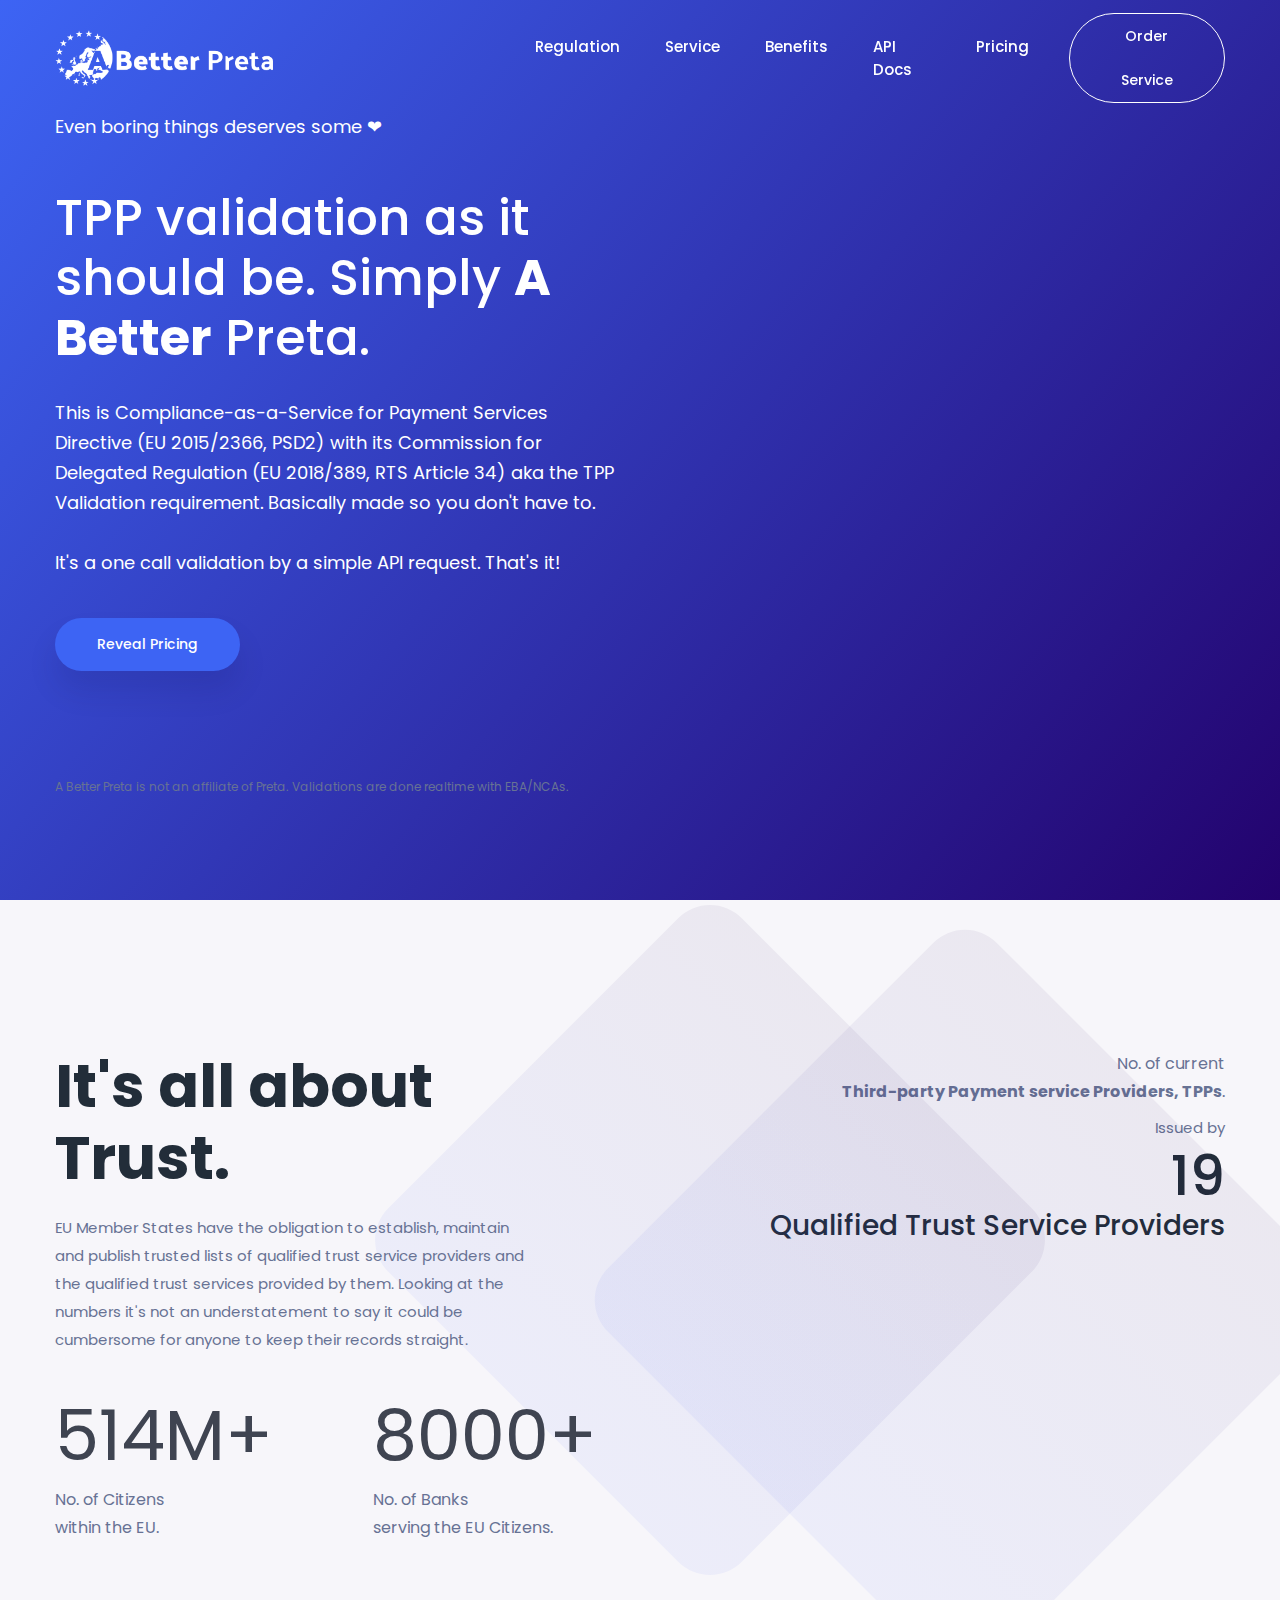
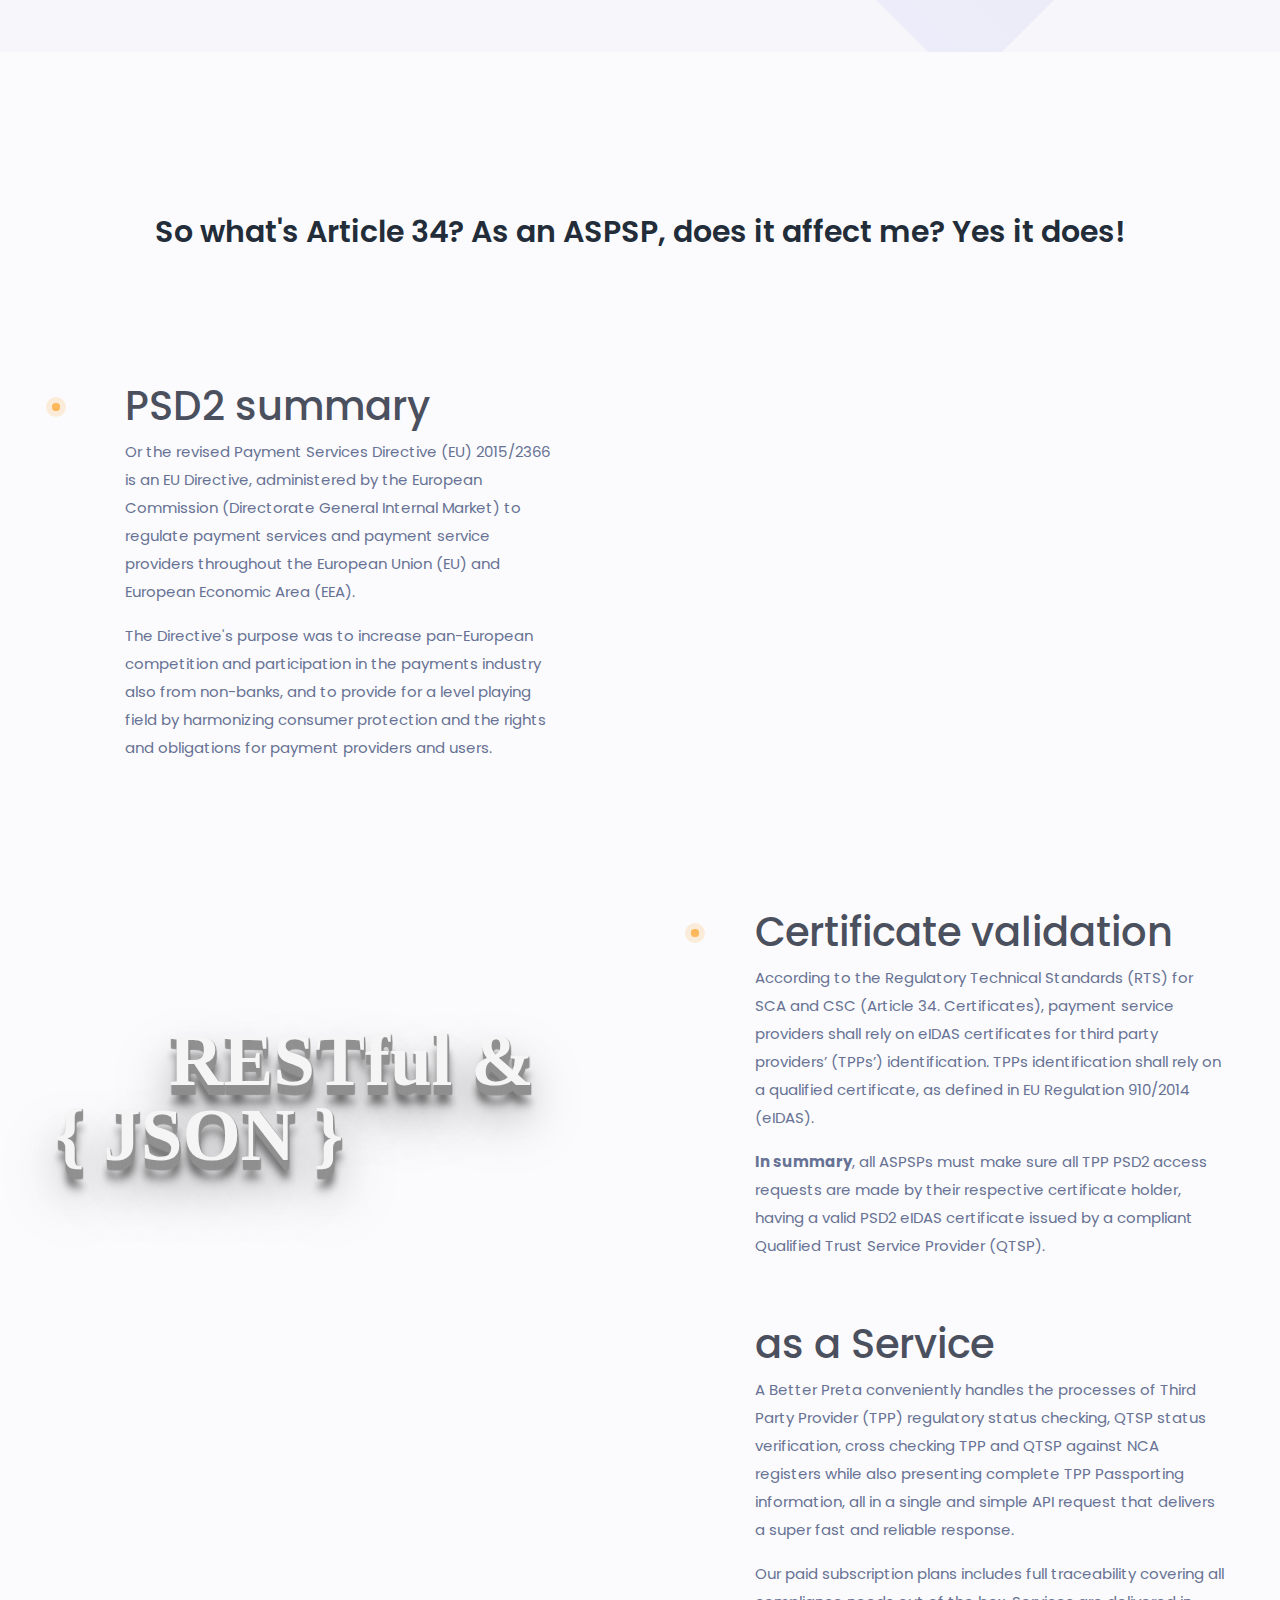
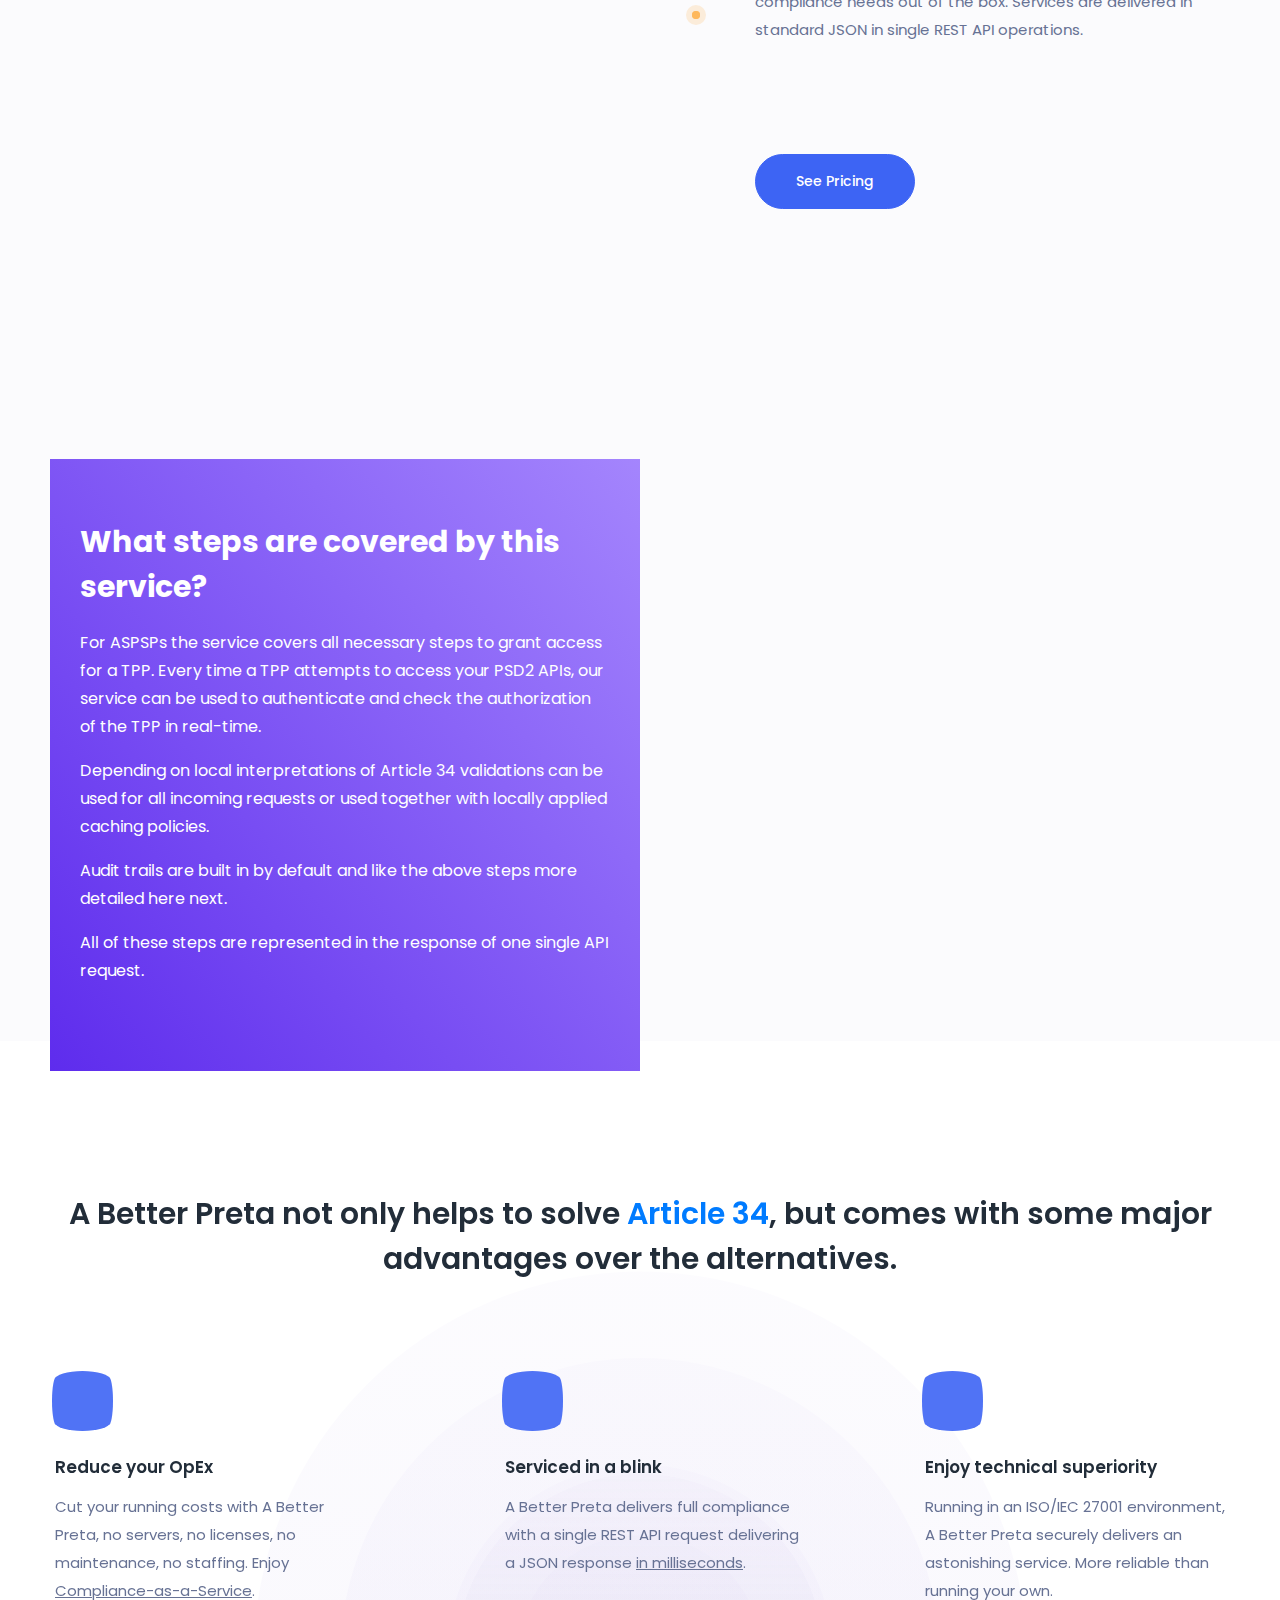
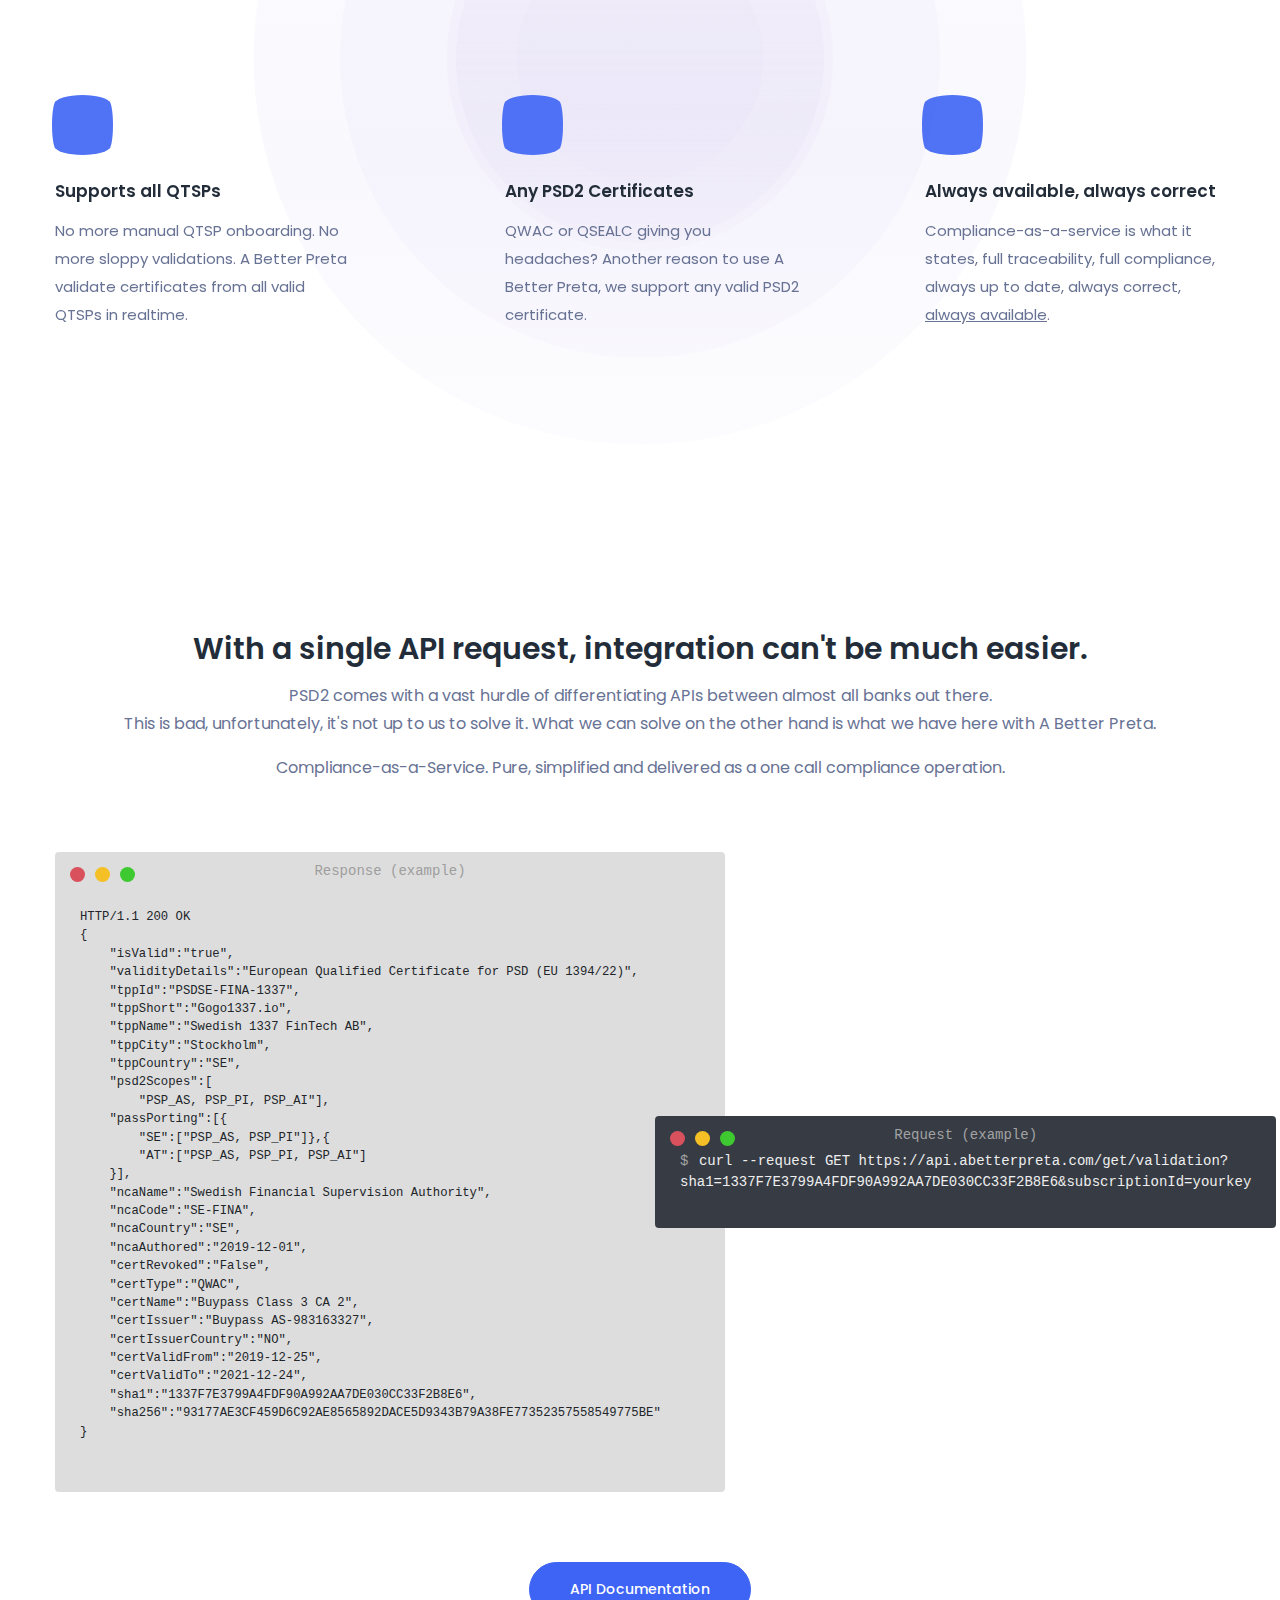
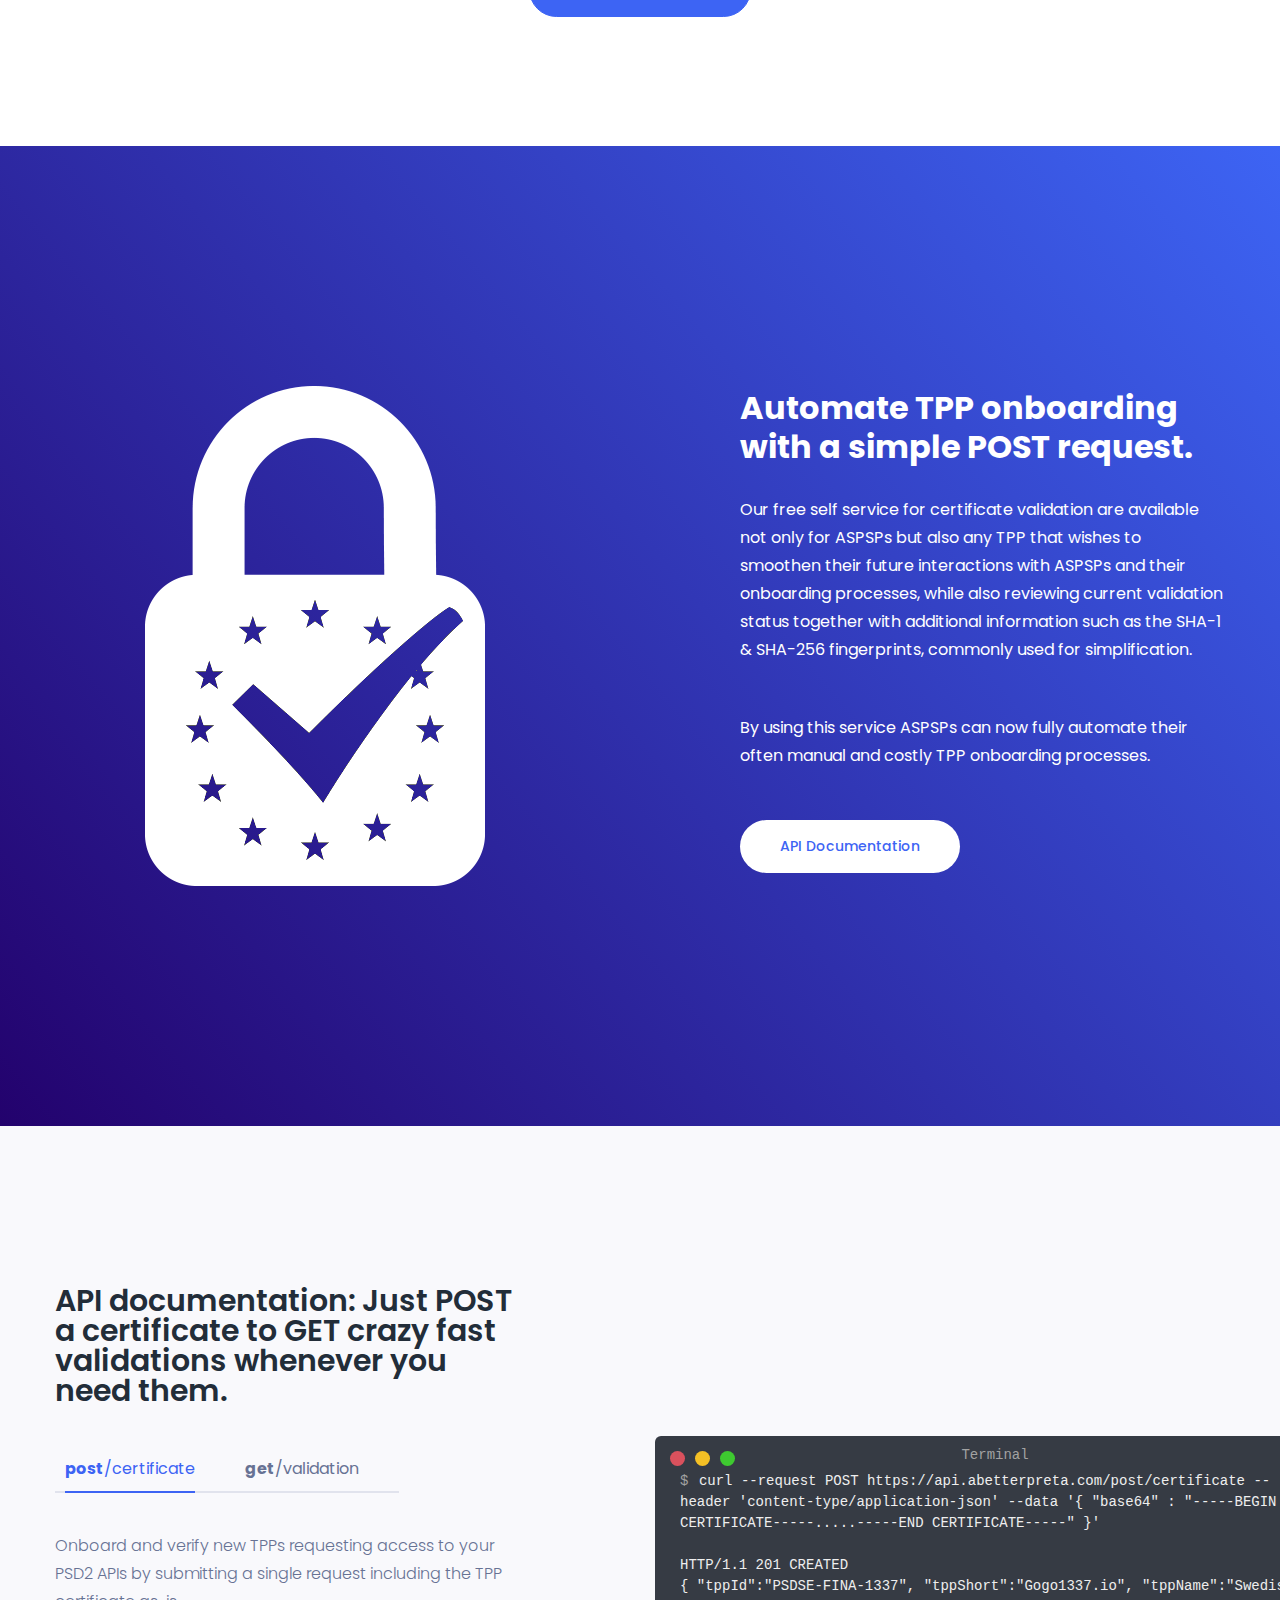
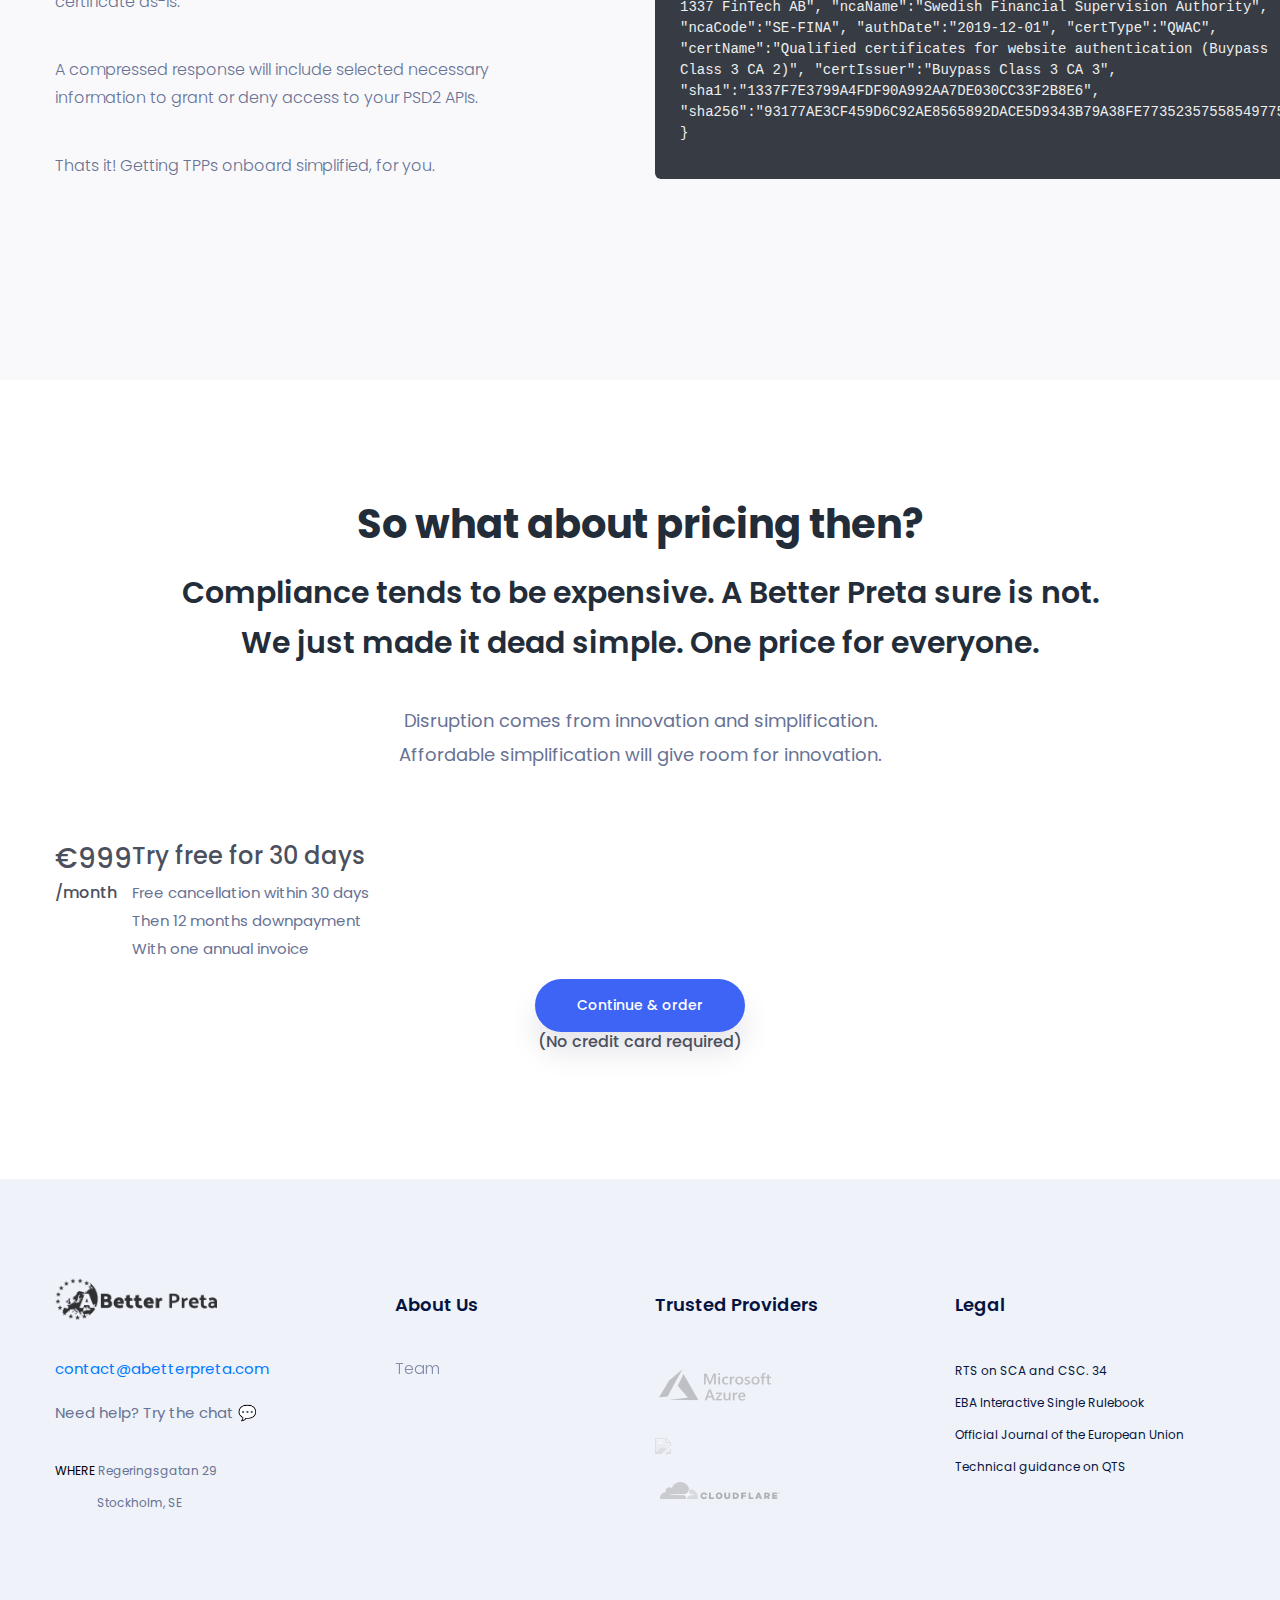
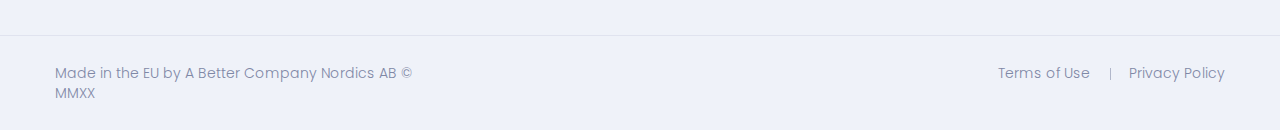
==== index.html @ 4c97ce59 "nordics" ====
<!doctype html>
<html lang="en">

<head>
    <!-- Required meta tags -->
    <meta charset="utf-8">
    <meta name="viewport" content="width=device-width, initial-scale=1, shrink-to-fit=no">
    <link rel="shortcut icon" href="img/icons/favicon2.png" type="image/x-icon">
    <meta id="description" name="description" content="TPP Validation as it should be.">
    <meta property="og:title" content="A Better Preta | TPP Validation as it should be | Compliance-as-a-Service" />
    <meta property="og:image" content="https://abetterpreta.com/img/shared.jpg" />
    <meta property="og:description" content="ASPSPs (banks) under the PSD2 Directive now have a new option to have TPP Validation (according to EU 2018/389, RTS Article 34) up n running within minutes!
        A Better Preta solves this as-a-Service, designed to be the best in performance, pricing, service availability, response time and overall be 
        The replacement for any other TPP validation in place or not in place at your bank - today! We also bring the
        final piece to the puzzle when it comes to enable full automation of TPP Onboarding processes in your Developer
        Portals. How can it take minutes to integrate? Have a look at the API Documentation and you'll figure it out!
        Read more, dig deep, evaluate and order (with no charge for 30 days)." />
    <meta property="og:url" content="https://abetterpreta.com" />
    <title>A Better Preta | TPP Validation as it should be | Compliance-as-a-Service</title>
    <!-- Bootstrap CSS -->
    <link rel="stylesheet" href="css/bootstrap.min.css">
    <link rel="stylesheet" href="vendors/bootstrap-selector/css/bootstrap-select.min.css">
    <!--icon font css-->
    <link rel="stylesheet" href="vendors/themify-icon/themify-icons.css">
    <link rel="stylesheet" href="vendors/elagent/style.css">
    <link rel="stylesheet" href="vendors/flaticon/flaticon.css">
    <link rel="stylesheet" href="vendors/animation/animate.css">
    <link rel="stylesheet" href="vendors/owl-carousel/assets/owl.carousel.min.css">
    <link rel="stylesheet" href="vendors/magnify-pop/magnific-popup.css">
    <link rel="stylesheet" href="vendors/nice-select/nice-select.css">
    <link rel="stylesheet" href="vendors/scroll/jquery.mCustomScrollbar.min.css">
    <link rel="stylesheet" href="css/style.css">
    <link rel="stylesheet" href="css/responsive.css">
    <link rel="stylesheet" href="css/termynal.css">
    <!-- Favicons -->
    <link rel="apple-touch-icon" sizes="180x180" href="img/icons/apple-touch-icon.png">
    <link rel="icon" type="image/png" sizes="32x32" href="img/icons/favicon2.png">
    <link rel="icon" type="image/png" sizes="16x16" href="img/icons/favicon2.png">
    <link rel="manifest" href="/site.webmanifest">
    <!-- Start of Async Drift Code -->
    <script>
        "use strict";

        !function () {
            var t = window.driftt = window.drift = window.driftt || [];
            if (!t.init) {
                if (t.invoked) return void (window.console && console.error && console.error("Drift snippet included twice."));
                t.invoked = !0, t.methods = ["identify", "config", "track", "reset", "debug", "show", "ping", "page", "hide", "off", "on"],
                    t.factory = function (e) {
                        return function () {
                            var n = Array.prototype.slice.call(arguments);
                            return n.unshift(e), t.push(n), t;
                        };
                    }, t.methods.forEach(function (e) {
                        t[e] = t.factory(e);
                    }), t.load = function (t) {
                        var e = 3e5, n = Math.ceil(new Date() / e) * e, o = document.createElement("script");
                        o.type = "text/javascript", o.async = !0, o.crossorigin = "anonymous", o.src = "https://js.driftt.com/include/" + n + "/" + t + ".js";
                        var i = document.getElementsByTagName("script")[0];
                        i.parentNode.insertBefore(o, i);
                    };
            }
        }();
        drift.SNIPPET_VERSION = '0.3.1';
        drift.load('sben4re9zv52');
    </script>
    <!-- End of Async Drift Code -->
    <!-- Global site tag (gtag.js) - Google Analytics -->
    <script async src="https://www.googletagmanager.com/gtag/js?id=UA-110940667-6"></script>
    <script>
        window.dataLayer = window.dataLayer || [];
        function gtag() { dataLayer.push(arguments); }
        gtag('js', new Date());

        gtag('config', 'UA-110940667-6');
    </script>

</head>

<body>
    <div class="body_wrapper">
        <header class="header_area">
            <nav class="navbar navbar-expand-lg menu_one menu_five">
                <div class="container">
                    <a class="navbar-brand sticky_logo" href="/">
                        <img src="img/logo-4w.png" srcset="img/logo-4w-2x.png 2x" alt="logo">
                        <img src="img/logo-4b.png" srcset="img/logo-4b-2x.png 2x" alt="">
                    </a>
                    <button class="navbar-toggler collapsed" type="button" data-toggle="collapse"
                        data-target="#navbarSupportedContent" aria-controls="navbarSupportedContent"
                        aria-expanded="false" aria-label="Toggle navigation">
                        <span class="menu_toggle">
                            <span class="hamburger">
                                <span></span>
                                <span></span>
                                <span></span>
                            </span>
                            <span class="hamburger-cross">
                                <span></span>
                                <span></span>
                            </span>
                        </span>
                    </button>

                    <div class="collapse navbar-collapse" id="navbarSupportedContent">
                        <ul class="navbar-nav menu w_menu pl_100 ml-auto mr-auto">
                            <li class="nav-item">
                                <a class="nav-link" href="#regulation">
                                    Regulation
                                </a>
                            </li>
                            <li class="nav-item">
                                <a title="Pages" class="nav-link" role="button" href="#service">Service</a>
                            </li>
                            <li class="nav-item">
                                <a class="nav-link" href="#benefits" role="button">
                                    Benefits
                                </a>
                            </li>
                            <li class="nav-item">
                                <a class="nav-link" href="#apidocs" role="button">
                                    API Docs
                                </a>

                            </li>
                            <li class="nav-item">
                                <a class="nav-link" href="#pricing" role="button">
                                    Pricing
                                </a>

                            </li>
                        </ul>
                        <a class="btn_get btn_get_radious menu_cus menu_custfive" href="checkout">Order Service</a>
                    </div>
                </div>
            </nav>
        </header>

        <section class="software_banner_area d-flex align-items-center">
            <div class="container">
                <div class="row">
                    <div class="col-lg-6 d-flex align-items-center">
                        <div class="software_banner_content">
                            <p class="w_color f_size_18 l_height30 mt_30 wow fadeInLeft" data-wow-delay="0.4s">Even
                                boring things deserves some &#10084;<br>&nbsp;</p>
                            <h2 class="f_500 f_size_50 w_color wow fadeInLeft" data-wow-delay="0.2s"> TPP validation as
                                it should be. Simply <span class="f_700">A Better</span> Preta.</h2>
                            <p class="w_color f_size_18 l_height30 mt_30 wow fadeInLeft" data-wow-delay="0.4s">This is
                                Compliance-as-a-Service for Payment Services Directive (EU 2015/2366, PSD2) with its
                                Commission
                                for
                                Delegated Regulation (EU 2018/389, RTS Article 34) aka the TPP Validation
                                requirement.
                                Basically made so you
                                don't have to.</p>
                            <p class="w_color f_size_18 l_height30 mt_30 wow fadeInLeft" data-wow-delay="0.4s">It's a
                                one call
                                validation by a simple API request. That's it!</p>
                            <div class="action_btn d-flex align-items-center mt_40 wow fadeInLeft"
                                data-wow-delay="0.6s">
                                <a href="#pricing" class="software_banner_btn">Reveal Pricing</a>


                            </div>


                            <p class="f_size_12 l_height10 mt_30 wow fadeInLeft"
                                style="font-size: 0.8em; line-height: 2rem; margin-top: 100px;" data-wow-delay="1.0s">A
                                Better
                                Preta is not an affiliate of Preta. Validations are done realtime with EBA/NCAs.</p>
                        </div>
                    </div>
                    <div class="col-lg-6">
                        <div class="software_img wow fadeInRight" data-wow-delay="0.2s">
                            <img src="img/home5/banner_img.png" alt="">
                        </div>
                    </div>
                </div>
            </div>
        </section>

        <section class="fun_fact_area fun_fact_area_two Fun_fa_fse">
            <div class="container">
                <div class="row flex-row-reverse">
                    <div class="col-lg-7 col-md-6">
                        <div class="text-right">
                            <div class="square_box box_three"></div>
                            <div class="square_box box_four"></div>

                            <div class="wow">
                                <p class="mb-0">No. of current<br><b>Third-party Payment service Providers,
                                        TPPs</b>.</p>
                                <h1 class="t_color3"><span id="tpps" class="counter"></span>
                                </h1>
                                <span style="font-size: 1em;">Issued by</span>

                                <h3 class="t_color3"><span style="font-size: 2em;">19</span><br>
                                    <span style="font-size: 1em;">Qualified Trust Service Providers</span>
                                </h3>

                            </div>
                        </div>
                    </div>
                    <div class="col-lg-5 col-md-6">
                        <div class="fun_fact_content">
                            <h1 class="t_color3 f_p f_700 mb_20">It's all about Trust.</h1>
                            <p class="f_400 f_size_15 l_height28 mb_40">EU Member States have the obligation to
                                establish,
                                maintain and publish trusted lists of qualified trust service providers and the
                                qualified trust services provided by them. Looking at the numbers it's not
                                an
                                understatement to say it could be cumbersome for anyone to keep their records straight.
                            </p>
                            <div class="d-flex">
                                <div class="fact_item">
                                    <h1 class="t_color2"><span>514</span>M+</h1>
                                    <p class="mb-0">No. of Citizens <br>within the EU.</p>
                                </div>
                                <div class="fact_item pl_100">
                                    <h1 class="t_color2"><span>8000</span id>+</h1>
                                    <p class="mb-0">No. of Banks<br>serving the EU Citizens.</p>
                                </div>
                            </div>
                        </div>
                    </div>
                </div>
            </div>
        </section>

        <section class="agency_featured_area agency_featured_area_two  bg_color">
            <div class="container" id="regulation">
                <h2 class="f_size_30 f_600 t_color3 l_height40 text-center wow fadeInUp" data-wow-delay="0.1s">So what's
                    Article 34? As an ASPSP, does it affect me? Yes it does!</h2>
                <div class="features_info feature_info_two">
                    <img class="dot_img" src="img/home8/dot.png" alt="">
                    <div class="row agency_featured_item flex-row-reverse">
                        <div class="col-lg-6">
                            <div class="agency_featured_img text-right wow fadeInRight" data-wow-delay="0.2s">
                                <img src="img/european_commission.png" alt=""
                                    style="margin-top: 10%; width:450px; padding: 40px;">
                            </div>
                        </div>
                        <div class="col-lg-6">
                            <div class="agency_featured_content pr_70 pl_70 wow fadeInLeft" data-wow-delay="0.4s">
                                <div class="dot"><span class="dot1"></span><span class="dot2"></span></div>

                                <h1>PSD2 summary</h1>
                                <p>Or the revised Payment Services Directive (EU) 2015/2366 is an EU Directive,
                                    administered by the European Commission (Directorate General Internal Market) to
                                    regulate payment services and payment service providers throughout the European
                                    Union (EU) and European Economic Area (EEA).</p>
                                <p>The Directive's purpose was to
                                    increase
                                    pan-European competition and participation in the payments industry also from
                                    non-banks, and to provide for a level playing field by harmonizing consumer
                                    protection and the rights and obligations for payment providers and users.</p>
                            </div>
                        </div>
                    </div>
                    <div class="row agency_featured_item agency_featured_item_two">
                        <div class="col-lg-6">
                            <div class="agency_featured_img wow fadeInLeft" data-wow-delay="0.2s">
                                <img src="img/eidas-wheel.png" alt="">
                            </div>

                            <div class="design_img_two wow fadeInRight" data-wow-delay="0.4s"
                                style="width: 100%; margin-left: 0; margin-top: 15%;">
                                <span class="cooltext">RESTful &<br>{ JSON }</span>
                            </div>
                        </div>
                        <div class="col-lg-6">
                            <div class="agency_featured_content pl_100 wow fadeInRight" data-wow-delay="0.4s">
                                <div class="dot"><span class="dot1"></span><span class="dot2"></span></div>
                                <h1>Certificate validation</h1>

                                <p>According to the Regulatory Technical Standards (RTS) for
                                    SCA and CSC (Article 34. Certificates), payment service
                                    providers shall rely on eIDAS certificates for third party providers’ (TPPs’)
                                    identification. TPPs identification shall rely on a qualified certificate, as
                                    defined in EU Regulation 910/2014 (eIDAS).</p>
                                <p>
                                    <b>In summary</b>, all ASPSPs must make sure all TPP PSD2 access requests are made
                                    by
                                    their
                                    respective certificate holder, having a valid PSD2 eIDAS certificate issued by
                                    a compliant Qualified Trust Service Provider (QTSP).
                                </p>
                                <p>&nbsp;</p>
                                <h1>as a Service</h1>
                                <p>A Better Preta conveniently handles the processes of Third Party Provider (TPP)
                                    regulatory status checking, QTSP
                                    status
                                    verification, cross checking TPP and QTSP against NCA registers while also
                                    presenting complete TPP Passporting information, all in a
                                    single and simple API request that delivers a super fast and reliable
                                    response.</p>
                                <p>Our paid subscription plans includes full traceability covering all compliance
                                    needs out of the box. Services are delivered in standard JSON in single REST API
                                    operations.</p>
                                <div class="action_btn d-flex align-items-center mt_40 wow fadeInLeft"
                                    data-wow-delay="0.6s">
                                    <a href="#pricing" class="btn_hover btn_four mt_70">See Pricing</a>
                                </div>
                            </div>
                        </div>
                        <div class="dot middle_dot"><span class="dot1"></span><span class="dot2"></span></div>
                    </div>
                </div>
        </section>
        <section class="agency_about_area d-flex bg_color" id="service">
            <div class="col-lg-6 about_content_left">
                <div class="about_content mb_30">
                    <h2 class="f_size_30 f_700 l_height45 mb_20">What steps are covered by this service?</h2>
                    <p>For ASPSPs the service covers all necessary steps to grant access for a
                        TPP. Every time a TPP attempts to access your PSD2 APIs, our service can be used to authenticate
                        and check the authorization of the TPP in real-time.</p>
                    <p>Depending on local interpretations of
                        Article 34 validations can be used for all incoming requests or used together with locally
                        applied caching
                        policies.</p>
                    <p>Audit trails are built in by default and like the above steps more detailed here next.</p>
                    <p>All of these steps are represented in the response of one single API request.</p>
                </div>
            </div>
            <div class="col-lg-6 about_img">
                <div class="about_img_slider owl-carousel">
                    <div class="item">
                        <div class="about_item w45">
                            <img src="img/455600.jpg" alt="">
                            <div class="about_text">
                                <h2 class="f_size_24 f_700 l_height45">Authentication</h2>
                                <span class="br"></span>
                                <h5 class="f_size_16 l_height28 mb-0">Validation are done real-time to
                                    verify that incoming TPP's
                                    certificate are valid qualified eIDAS certificate, as defined in EU Regulation
                                    910/2014, issued by a QTSP and that the certificate is still valid (i.e. not revoked
                                    by the QTSP). Members are also verified to assure their authorized status.</h5>
                            </div>
                        </div>
                        <div class="about_item w55">
                            <img src="img/544443.jpg" alt="">
                            <div class="about_text text_two">
                                <h2 class="f_size_24 f_700 l_height35">Authorization</h2>
                                <span class="br"></span>
                                <h5 class="f_size_16 l_height28 mb-0">Real-time regulatory status of the
                                    TPP itself including its passporting rights. We hold an up-to-date
                                    register of the legal statuses of all TPPs within the current EU/EEA member states.
                                    Should the regulatory
                                    status of a TPP change, it will immediately be reflected in our API response.</h5>
                            </div>
                        </div>
                        <div class="about_item w55">
                            <img src="img/520300.jpg" alt="">
                            <div class="about_text text_two">

                                <h2 class="f_size_24 f_700 l_height45">Traceability</h2>
                                <span class="br"></span>
                                <h5 class="f_size_16 l_height28 mb-0">All underlying information is logged, allowing
                                    each
                                    request to be traced back to its source at EBA, NCAs,
                                    and QTSPs in case of disputes.</h5>
                            </div>
                        </div>
                    </div>
                </div>
            </div>
        </section>
        <section class="prototype_service_info" id="benefits">
            <div class="symbols-pulse active">
                <div class="pulse-1"></div>
                <div class="pulse-2"></div>
                <div class="pulse-3"></div>
                <div class="pulse-4"></div>
                <div class="pulse-x"></div>
            </div>
            <div class="container">
                <h2 class="f_size_30 f_600 t_color3 l_height45 text-center mb_90">A
                    Better Preta not only helps to solve <a href="#article34">Article 34</a>, but comes with some major
                    advantages over the alternatives.</h2>
                <div class="row p_service_info">
                    <div class="col-lg-4 col-sm-6">
                        <div class="p_service_item pr_70">
                            <div class="icon icon_three"><i class="ti-bar-chart-alt"></i></div>
                            <h5 class="f_600 f_p t_color3">Reduce your OpEx</h5>
                            <p class="f_400">Cut your running costs with A Better Preta, no servers, no
                                licenses, no maintenance, no staffing. Enjoy <u>Compliance-as-a-Service</u>.</p>
                        </div>
                    </div>
                    <div class="col-lg-4 col-sm-6">
                        <div class="p_service_item pl_50 pr_20">
                            <div class="icon icon_three"><i class="ti-eye"></i></div>
                            <h5 class="f_600 f_p t_color3">Serviced in a blink</h5>
                            <p class="f_400">A Better Preta delivers full compliance with a single REST API
                                request delivering a JSON response <u>in milliseconds</u>.</p>
                        </div>
                    </div>
                    <div class="col-lg-4 col-sm-6">
                        <div class="p_service_item pl_70">
                            <div class="icon icon_three"><i class="ti-cloud-down"></i></div>
                            <h5 class="f_600 f_p t_color3">Enjoy technical superiority</h5>
                            <p class="f_400">Running in an ISO/IEC 27001 environment, A Better Preta securely delivers
                                an
                                astonishing service. More reliable than running your own.</p>
                        </div>
                    </div>
                    <div class="col-lg-4 col-sm-6">
                        <div class="p_service_item pr_70">
                            <div class="icon icon_three"><i class="ti-link"></i></div>
                            <h5 class="f_600 f_p t_color3">Supports all QTSPs</h5>
                            <p class="f_400">No more manual QTSP onboarding. No more sloppy validations.
                                A Better Preta validate certificates from all valid QTSPs in realtime.</p>
                        </div>
                    </div>
                    <div class="col-lg-4 col-sm-6">
                        <div class="p_service_item pl_50 pr_20">
                            <div class="icon icon_three"><i class="ti-key"></i></div>
                            <h5 class="f_600 f_p t_color3">Any PSD2 Certificates</h5>
                            <p class="f_400">QWAC or QSEALC giving you headaches? Another reason to use A Better Preta,
                                we support any valid PSD2 certificate.</p>
                        </div>
                    </div>
                    <div class="col-lg-4 col-sm-6">
                        <div class="p_service_item pl_70">
                            <div class="icon icon_three"><i class="ti-check-box"></i></div>
                            <h5 class="f_600 f_p t_color3">Always available, always correct</h5>
                            <p class="f_400">Compliance-as-a-service is what it states, full
                                traceability, full compliance, always up to date, always correct, <u>always
                                    available</u>.</p>
                        </div>
                    </div>
                </div>
            </div>
        </section>
        <section class="design_developers_area sec_pad">
            <div class="container">
                <div class="sec_title text-center mb_70 wow fadeInUp" data-wow-delay="0.2s">
                    <h2 class="f_p f_size_30 l_height50 f_600 t_color3">With a single API request, integration can't be
                        much easier.</h2>
                    <p class="f_400 f_size_16 mb-0">PSD2 comes with a vast hurdle of differentiating APIs between almost
                        all banks out there.</p>
                    <p>This is bad, unfortunately, it's not up to us to solve it. What we can
                        solve
                        on the other hand is what we have here with A Better Preta.</p>
                    <p>Compliance-as-a-Service. Pure,
                        simplified and delivered as a one call compliance operation.</p>
                </div>
                <div class="row">
                    <div class="col-lg-7 col-md-7">
                        <div class="design_img wow fadeInRight" data-wow-delay="0.2s">
                            <div id="termynal" data-light data-termynal-res>
                                <span data-ty startDelay="1500">
                                    <pre style="overflow: hidden">
HTTP/1.1 200 OK
{
    "isValid":"true",
    "validityDetails":"European Qualified Certificate for PSD (EU 1394/22)",
    "tppId":"PSDSE-FINA-1337",
    "tppShort":"Gogo1337.io",
    "tppName":"Swedish 1337 FinTech AB",
    "tppCity":"Stockholm",
    "tppCountry":"SE",
    "psd2Scopes":[
        "PSP_AS, PSP_PI, PSP_AI"],
    "passPorting":[{
        "SE":["PSP_AS, PSP_PI"]},{
        "AT":["PSP_AS, PSP_PI, PSP_AI"]
    }],
    "ncaName":"Swedish Financial Supervision Authority",
    "ncaCode":"SE-FINA",
    "ncaCountry":"SE",
    "ncaAuthored":"2019-12-01",
    "certRevoked":"False",
    "certType":"QWAC",
    "certName":"Buypass Class 3 CA 2",
    "certIssuer":"Buypass AS-983163327",
    "certIssuerCountry":"NO",
    "certValidFrom":"2019-12-25",
    "certValidTo":"2021-12-24",
    "sha1":"1337F7E3799A4FDF90A992AA7DE030CC33F2B8E6",
    "sha256":"93177AE3CF459D6C92AE8565892DACE5D9343B79A38FE77352357558549775BE"
}
</pre>
                                </span>
                            </div>
                        </div>
                    </div>
                    <div class="col-lg-5 col-md-5 d-flex align-items-center">
                        <div class="design_img_two wow fadeInRight" data-wow-delay="0.4s">
                            <div id="termynal" data-termynal-req data-ty-typeDelay="40">
                                <span data-ty="input">curl --request GET
                                    https://api.abetterpreta.com/get/validation?sha1=1337F7E3799A4FDF90A992AA7DE030CC33F2B8E6&subscriptionId=yourkey</span>
                            </div>
                        </div>
                    </div>
                </div>
                <div class="text-center wow fadeInUp" data-wow-delay="0.4s">
                    <a href="#apidocs" class="btn_hover btn_four mt_70">API Documentation</a>
                </div>
            </div>
        </section>
        <section class="software_featured_area_two sec_pad">
            <div class="container">
                <div class="row">
                    <div class="col-lg-6">
                        <div class="software_featured_img wow fadeInLeft" data-wow-delay="0.2s">
                            <img class="img-fluid eidas" src="img/eu-eidas-t.png" alt="">
                        </div>
                    </div>
                    <div class="col-lg-5 offset-lg-1 d-flex align-items-center pl-0">
                        <div class="software_featured_content">
                            <h2 class="f_700 f_size30 l_height_40 w_color f_p mb-30 wow fadeInRight"
                                data-wow-delay="0.2s">
                                Automate TPP onboarding with a simple POST request.
                            </h2>
                            <p class="w_color f_400 mb_50 wow fadeInRight" data-wow-delay="0.4s">Our free self service
                                for certificate validation are available not only for ASPSPs but also any TPP that
                                wishes to smoothen their future interactions with ASPSPs and their onboarding
                                processes, while also reviewing current validation status together with
                                additional information such as the SHA-1 & SHA-256 fingerprints, commonly used
                                for
                                simplification.
                            </p>
                            <p class="w_color f_400 mb_50 wow fadeInRight" data-wow-delay="0.4s">
                                By using this service ASPSPs can now fully automate their often manual and costly TPP
                                onboarding
                                processes.
                            </p>
                            <a href="#apidocs" class="btn_hover btn_four wow fadeInRight" data-wow-delay="0.6s">API
                                Documentation</a>
                        </div>
                    </div>
                </div>
            </div>
        </section>
        <section class="developer_product_area" id="apidocs">
            <div class="container">
                <div class="row">
                    <div class="col-lg-6 d-flex align-items-center">
                        <div class="developer_product_content">
                            <h2 class="f_600 f_size_30 l_height30 t_color3 mb_50 wow fadeInUp" data-wow-delay="0.2s">API
                                documentation: Just POST a certificate to GET crazy fast validations whenever you need
                                them.
                            </h2>
                            <ul class="nav nav-tabs develor_tab mb-30" id="myTab2" role="tablist">
                                <li class="nav-item">
                                    <a class="nav-link active" data-tab="tab_one" id="aspsp-tab" data-toggle="tab"
                                        href="#aspsp" role="tab" aria-controls="aspsp"
                                        aria-selected="true"><b>post</b>/certificate</a>
                                </li>
                                <li class="nav-item">
                                    <a class="nav-link" data-tab="tab_two" id="curl-tab" data-toggle="tab" href="#curl"
                                        role="tab" aria-controls="curl" aria-selected="false"><b>get</b>/validation</a>
                                </li>
                            </ul>
                            <div class="tab-content developer_tab_content">
                                <div class="tab-pane fade show active" id="aspsp" role="tabpanel"
                                    aria-labelledby="aspsp-tab">
                                    <p class="mb_40">Onboard and verify new TPPs requesting access to your PSD2 APIs
                                        by submitting a
                                        single request including the TPP certificate as-is.<br>
                                    </p>
                                    <p class="mb_40">A compressed response will include selected necessary
                                        information to grant or deny access to your PSD2 APIs.</p>
                                    <p class="mb_40">Thats it! Getting TPPs onboard simplified, for you.</p>
                                </div>
                                <div class="tab-pane fade" id="curl" role="tabpanel" aria-labelledby="curl-tab">
                                    <p class="mb_40">Pipe the certificate of an incoming PSD2 API request
                                        or optionally and slimmer, use its fingerprint. Together with your
                                        <b>subscriptionId</b>, you're done.</p>
                                    <p class="mb_40">You will get a
                                        response in milliseconds with executed real
                                        time verification and coherent EBA validations to rest assured that any
                                        incoming
                                        TPP request can be signed off as fully compliant at the time of the request.</p>
                                    <p class="mb_40">Enjoy!</p>
                                </div>
                            </div>
                        </div>
                    </div>
                    <div class="col-lg-6">
                        <div class="tab_img_info">
                            <div class="tab_img active" id="tab_one">
                                <div id="termynal" data-termynal data-ty-typeDelay="10" data-ty-startDelay="600">
                                    <span data-ty="input">curl --request POST
                                        https://api.abetterpreta.com/post/certificate
                                        --header 'content-type/application-json' --data '{ "base64" : "-----BEGIN
                                        CERTIFICATE-----.....-----END
                                        CERTIFICATE-----" }' </span>
                                    <span data-ty startDelay="50"><br>HTTP/1.1 201 CREATED<br>
                                        {
                                        "tppId":"PSDSE-FINA-1337", "tppShort":"Gogo1337.io", "tppName":"Swedish 1337
                                        FinTech AB", "ncaName":"Swedish Financial Supervision Authority",
                                        "ncaCode":"SE-FINA",
                                        "authDate":"2019-12-01", "certType":"QWAC", "certName":"Qualified certificates
                                        for
                                        website authentication (Buypass Class 3 CA 2)", "certIssuer":"Buypass Class 3 CA
                                        3",
                                        "sha1":"1337F7E3799A4FDF90A992AA7DE030CC33F2B8E6",
                                        "sha256":"93177AE3CF459D6C92AE8565892DACE5D9343B79A38FE77352357558549775BE"
                                        }
                                    </span>
                                </div>
                            </div>
                            <div class="tab_img" id="tab_two">
                                <div id="termynal" data-termynal StartDelay="500" data-ty-typeDelay="40"
                                    data-ty-startDelay="600">
                                    <span data-ty="input">curl --request GET
                                        https://api.abetterpreta.com/get/validation?sha1=1337F7E3799A4FDF90A992AA7DE030CC33F2B8E6&subscriptionId=yourkey
                                    </span>
                                    <span data-ty startDelay="20"><br>HTTP/1.1 200 OK<br>{
                                        "isValid":"true", "validityDetails":"European Qualified Certificate for
                                        PSD (EU 1394/22)",
                                        "tppId":"PSDSE-FINA-1337", "tppShort":"Gogo1337.io", "tppName":"Swedish 1337
                                        FinTech AB", "tppCity":"Stockholm", "tppCountry":"SE","psd2Scopes":["PSP_AS,
                                        PSP_PI,
                                        PSP_AI"],"passPorting":[{"SE":["PSP_AS,
                                        PSP_PI"]},{"AT":["PSP_AS, PSP_PI, PSP_AI"]}],
                                        "ncaName":"Swedish Financial Supervision
                                        Authority", "ncaCode":"SE-FINA", "ncaCountry":"SE","ncaAuthored":"2019-12-01",
                                        "certRevoked":"False", "certType":"QWAC", "certName":"Qualified
                                        certificates for
                                        website authentication (Buypass Class 3
                                        CA 2)", "certIssuer":"Buypass Class 3 CA 3", "certIssuerCountry":"NO",
                                        "certValidFrom":"2019-12-25", "certValidTo":"2021-12-24",
                                        "sha1":"1337F7E3799A4FDF90A992AA7DE030CC33F2B8E6",
                                        "sha256":"93177AE3CF459D6C92AE8565892DACE5D9343B79A38FE77352357558549775BE"
                                        }</span>
                                </div>
                            </div>
                        </div>
                    </div>
                </div>
            </div>
        </section>
        <section class="tracking_price_area sec_pad" id="pricing">
            <div class="container">
                <div class="sec_title text-center mb_70">
                    <h1 class="t_color3 f_p f_700 mb_20">So what about pricing then?</h1>
                    <h2 class="f_p f_size_30 l_height50 f_600 t_color3">Compliance tends to be expensive. A Better Preta
                        sure is not.<br>We just made it dead simple. One price for everyone.</h2><br>
                    <p class="f_400 f_size_18 l_height34">Disruption comes from innovation and simplification.<br>
                        Affordable simplification will give room for innovation.</p>
                </div>
                <div class="tracking_price_inner wow fadeInUp">
                    <div class="d-flex track_body">
                        <div class="track_price">
                            <h3>€999</h3>
                            <h6>/month</h6>
                        </div>
                        <div class="track_text">
                            <h4>Try free for 30 days</h4>
                            <ul class="list-unstyled">
                                <li><i class="fas fa-check"></i>Free cancellation within 30 days</li>
                                <li><i class="fas fa-check"></i>Then 12 months downpayment</li>
                                <li><i class="fas fa-check"></i>With one annual invoice</li>
                            </ul>
                        </div>
                    </div>
                    <div class="text-center">
                        <a href="checkout/" class="software_banner_btn btn_submit f_500">Continue & order</a>
                        <h6>(No credit card required)</h6>
                    </div>
                </div>
            </div>
        </section>
        <footer class="footer_area footer_area_five f_bg">
            <div class="footer_top">
                <div class="container">
                    <div class="row">
                        <div class="col-lg-3 col-md-6">
                            <div class="f_widget company_widget">
                                <a href="/" class="f-logo"><img src="img/logo-4.png" srcset="img/logo-4-2x.png 2x"
                                        alt="logo" style="margin-bottom: 35px"></a>
                                <ul class="list-unstyled f_list">
                                    <li><a href="#" class="f_400">contact@abetterpreta.com</a>
                                    </li>
                                    <p></p>
                                    <li>Need help? Try the chat
                                        💬
                                    </li>
                                    <li>&nbsp;</li>
                                    <li style="font-size: 0.8em; line-height: 2rem">
                                        <span style="color: black">
                                            WHERE</span>
                                        Regeringsgatan 29<br>
                                        <span>&nbsp;&nbsp;&nbsp;&nbsp;&nbsp;&nbsp;&nbsp;&nbsp;&nbsp;&nbsp;&nbsp;&nbsp;&nbsp;&nbsp;</span>Stockholm,
                                        SE
                                    </li>
                                </ul>
                            </div>
                        </div>
                        <div class="col-lg-3 col-md-6">
                            <div class="f_widget about-widget pl_40">
                                <h3 class="f-title f_600 t_color f_size_18 mb_40">About Us</h3>
                                <ul class="list-unstyled f_list">
                                    <li style="filter: opacity(0.8)"><a href="team/">Team</a></li>

                                </ul>
                            </div>
                        </div>
                        <div class="col-lg-3 col-md-6">
                            <div class="f_widget about-widget">
                                <h3 class="f-title f_600 t_color f_size_18 mb_40">Trusted Providers</h3>
                                <p>
                                    <img class="partners ms" src="img/microsoft-azure.png" style="width: 120px; opacity:0.3;
                                    -webkit-filter: grayscale(100%);
                                    -moz-filter:    grayscale(100%);
                                    -ms-filter:     grayscale(100%);
                                    -o-filter:      grayscale(100%);">
                                </p>

                                <p>
                                    <img class="partners ms" src="img/github_logo.png" style="width: 120px; opacity:0.2;
                                    -webkit-filter: grayscale(100%);
                                    -moz-filter:    grayscale(100%);
                                    -ms-filter:     grayscale(100%);
                                    -o-filter:      grayscale(100%);">
                                </p>

                                <p>
                                    <img class=" partners cf" src="img/cf-logo-h-rgb.png" style="margin-left: 5px; width: 120px; opacity:0.4; 
                                        -webkit-filter: grayscale(100%);
                                        -moz-filter:    grayscale(100%);
                                        -ms-filter:     grayscale(100%);
                                        -o-filter:      grayscale(100%);">
                                </p>
                            </div>
                        </div>
                        <div class=" col-lg-3 col-md-6">
                            <div class="f_widget about-widget">
                                <h3 class="f-title f_600 t_color f_size_18 mb_40">Legal</h3>
                                <p style="font-size: 0.8em; line-height: 2rem">
                                    <a class="t_color"
                                        href="https://eba.europa.eu/regulation-and-policy/payment-services-and-electronic-money/regulatory-technical-standards-on-strong-customer-authentication-and-secure-communication-under-psd2">RTS
                                        on SCA and CSC.
                                        34</a><br>
                                    <a class="t_color"
                                        href="https://eba.europa.eu/regulation-and-policy/single-rulebook/interactive-single-rulebook/5402">
                                        EBA Interactive Single Rulebook
                                    </a><br>
                                    <a class="t_color"
                                        href="https://eur-lex.europa.eu/legal-content/EN/TXT/PDF/?uri=CELEX:32018R0389&from=EN">Official
                                        Journal of the European Union</a><br>
                                    <a class="t_color"
                                        href="https://www.enisa.europa.eu/topics/trust-services/technical-guidance-on-qualified-trust-services">
                                        Technical guidance on QTS
                                    </a>
                                </p>
                            </div>
                        </div>
                    </div>
                </div>
            </div>
            <div class="footer_bottom">
                <div class="container">
                    <div class="row">
                        <div class="col-lg-4 col-md-5 col-sm-6">
                            <ul class="list-unstyled f_menu text-left">
                                <li>Made in the EU by A Better Company Nordics AB © MMXX</li>
                            </ul>
                        </div>
                        <div class="col-lg-4 col-md-3 col-sm-6">
                            <div class="f_social_icon_two text-center" style="visibility: hidden">
                                <a href="#"><i class="ti-facebook"></i></a>
                                <a href="#"><i class="ti-twitter-alt"></i></a>
                                <a href="#"><i class="ti-vimeo-alt"></i></a>
                                <a href="#"><i class="ti-pinterest"></i></a>
                            </div>
                        </div>
                        <div class="col-lg-4 col-md-4 col-sm-12">
                            <ul class="list-unstyled f_menu text-right">
                                <li><a href="terms/">Terms of Use</a></li>
                                <li><a href="terms/">Privacy Policy</a></li>
                            </ul>
                        </div>
                    </div>
                </div>
            </div>
        </footer>
    </div>
    <!-- Optional JavaScript -->
    <!-- jQuery first, then Popper.js, then Bootstrap JS -->
    <script src="js/jquery-3.2.1.min.js"></script>
    <script src="js/propper.js"></script>
    <script src="js/bootstrap.min.js"></script>
    <script src="vendors/bootstrap-selector/js/bootstrap-select.min.js"></script>
    <script src="vendors/wow/wow.min.js"></script>
    <script src="vendors/sckroller/jquery.parallax-scroll.js"></script>
    <script src="vendors/owl-carousel/owl.carousel.min.js"></script>
    <script src="vendors/nice-select/jquery.nice-select.min.js"></script>
    <script src="vendors/imagesloaded/imagesloaded.pkgd.min.js"></script>
    <script src="vendors/isotope/isotope-min.js"></script>
    <script src="vendors/magnify-pop/jquery.magnific-popup.min.js"></script>
    <script src="vendors/scroll/jquery.mCustomScrollbar.concat.min.js"></script>
    <script src="js/plugins.js"></script>
    <script src="js/main.js"></script>
    <script src="vendors/termynal.js" data-termynal="#termynal"></script>
    <script src="vendors/counterup/jquery.counterup.min.js"></script>
    <script src="vendors/counterup/jquery.waypoints.min.js"></script>
    <script src="vendors/counterup/appear.js"></script>
    <script>
        $('#tpps').load('https://abetterpreta.com/tpps.txt');
    </script>
</body>

</html>
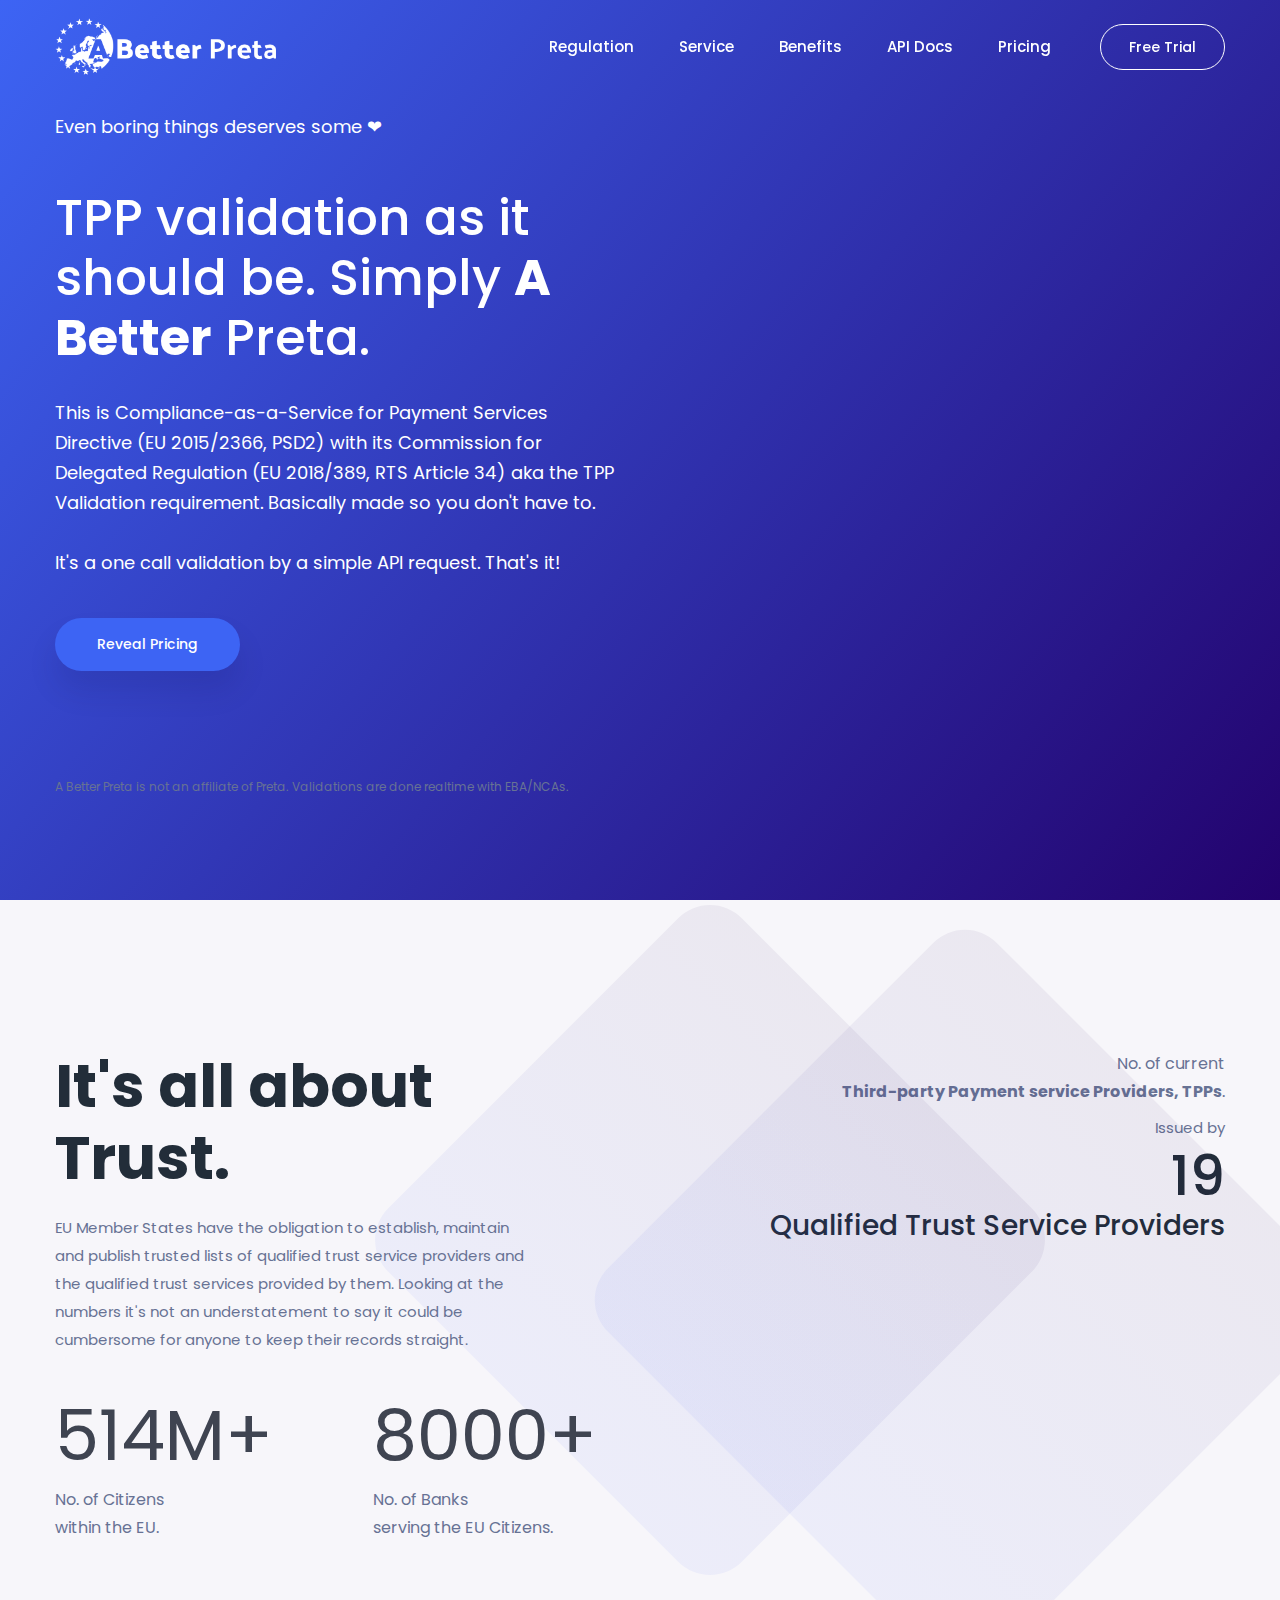
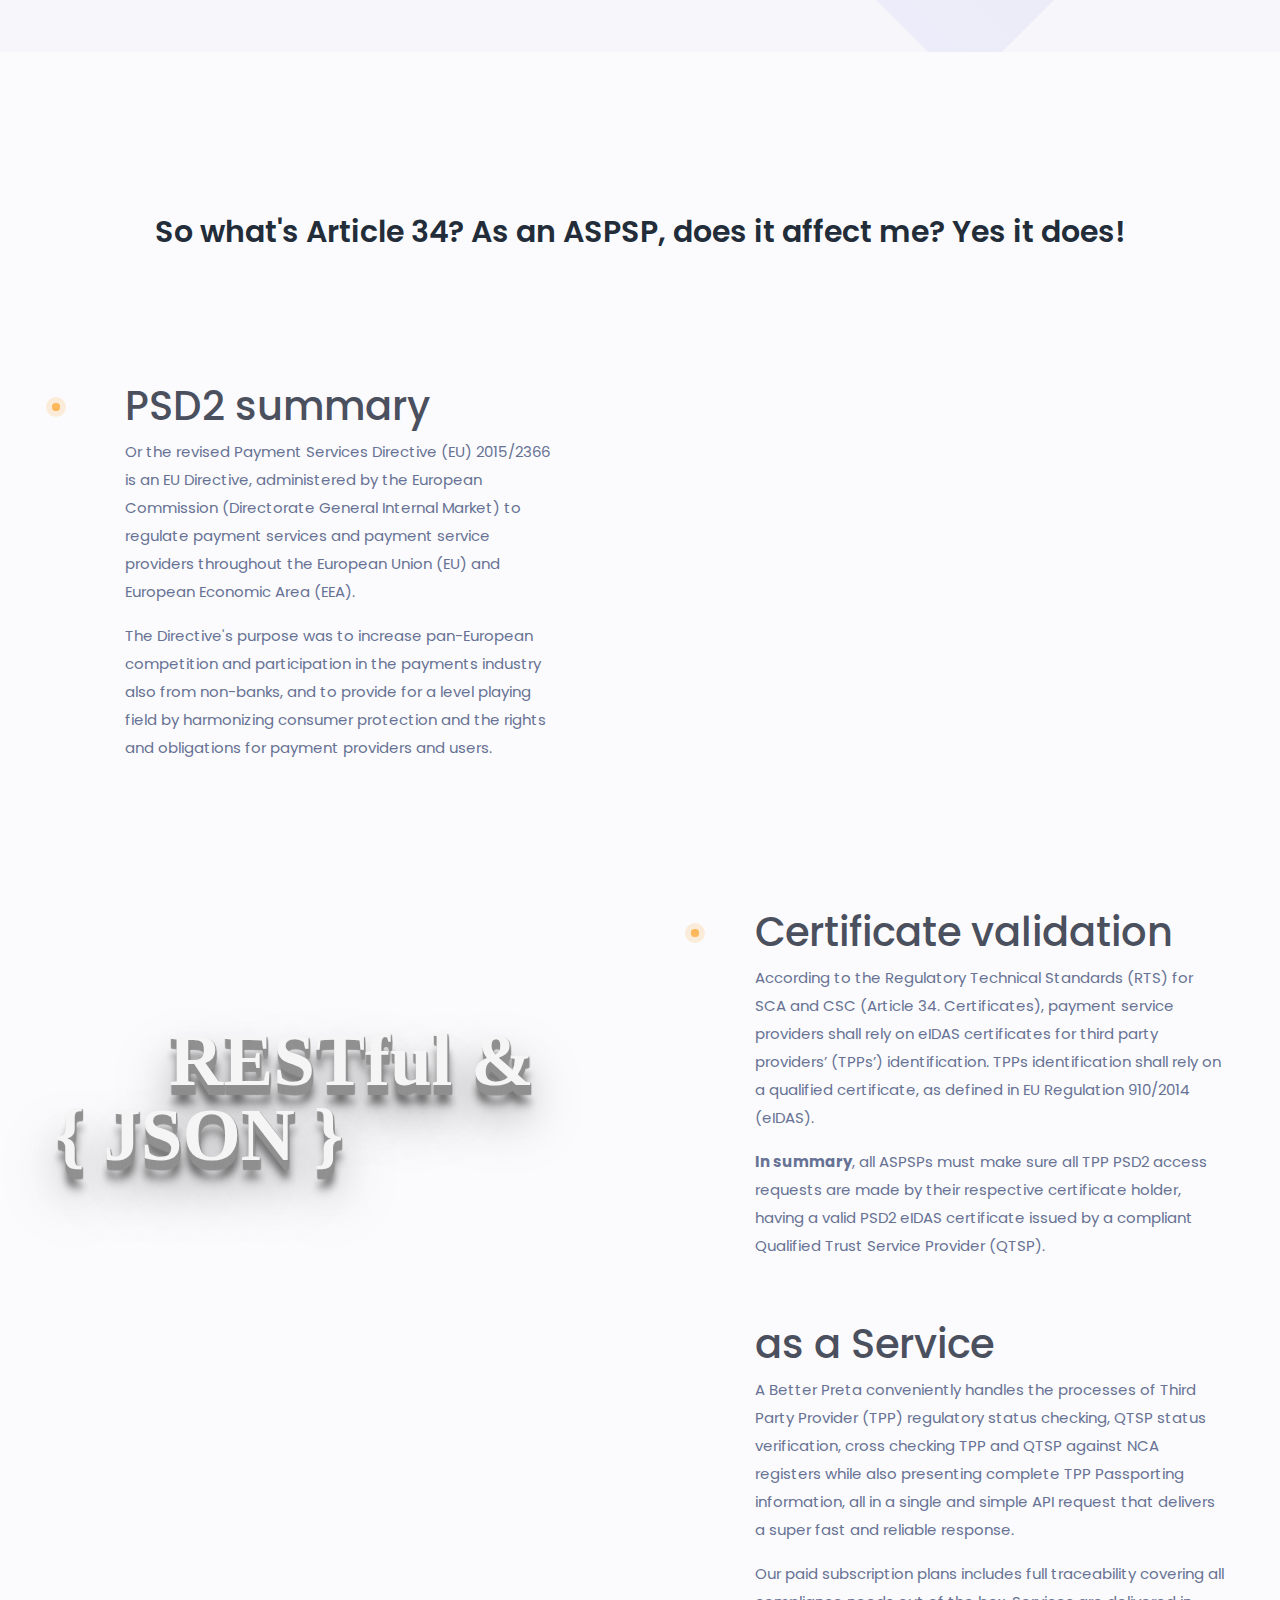
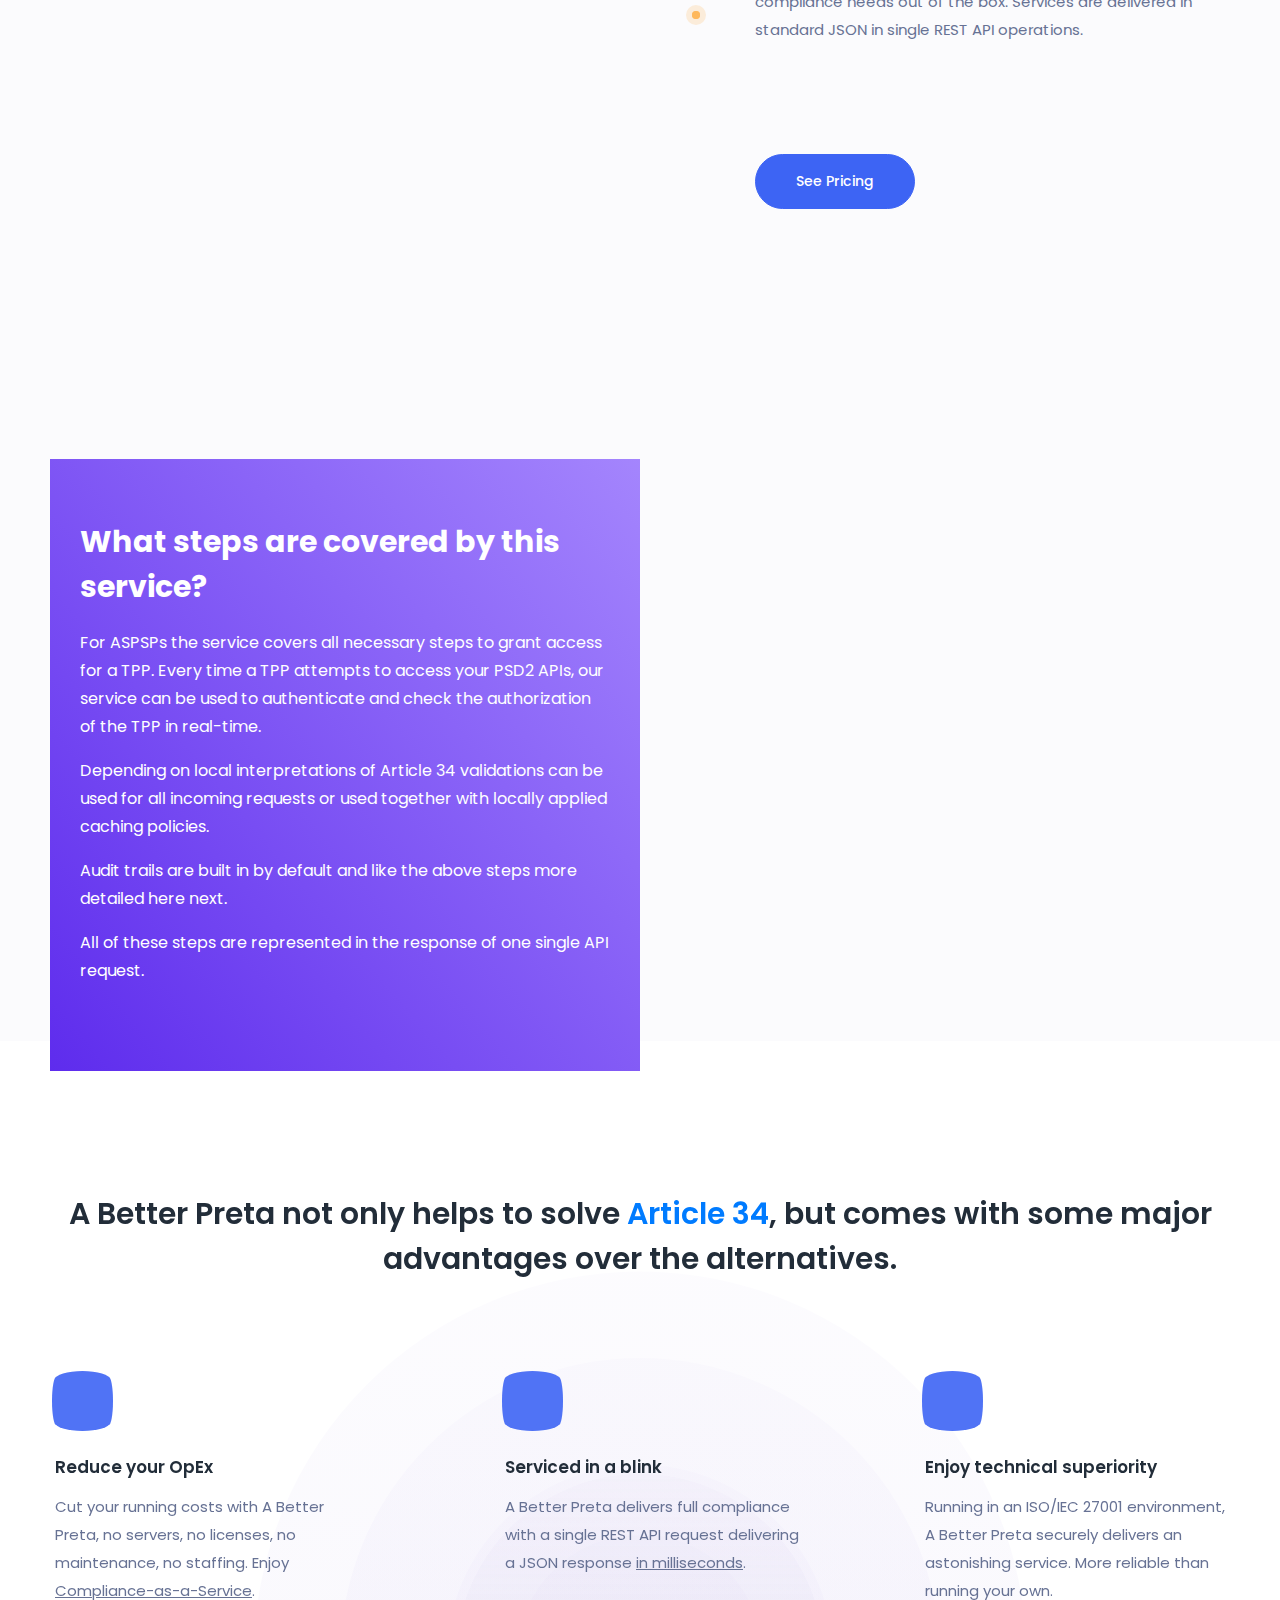
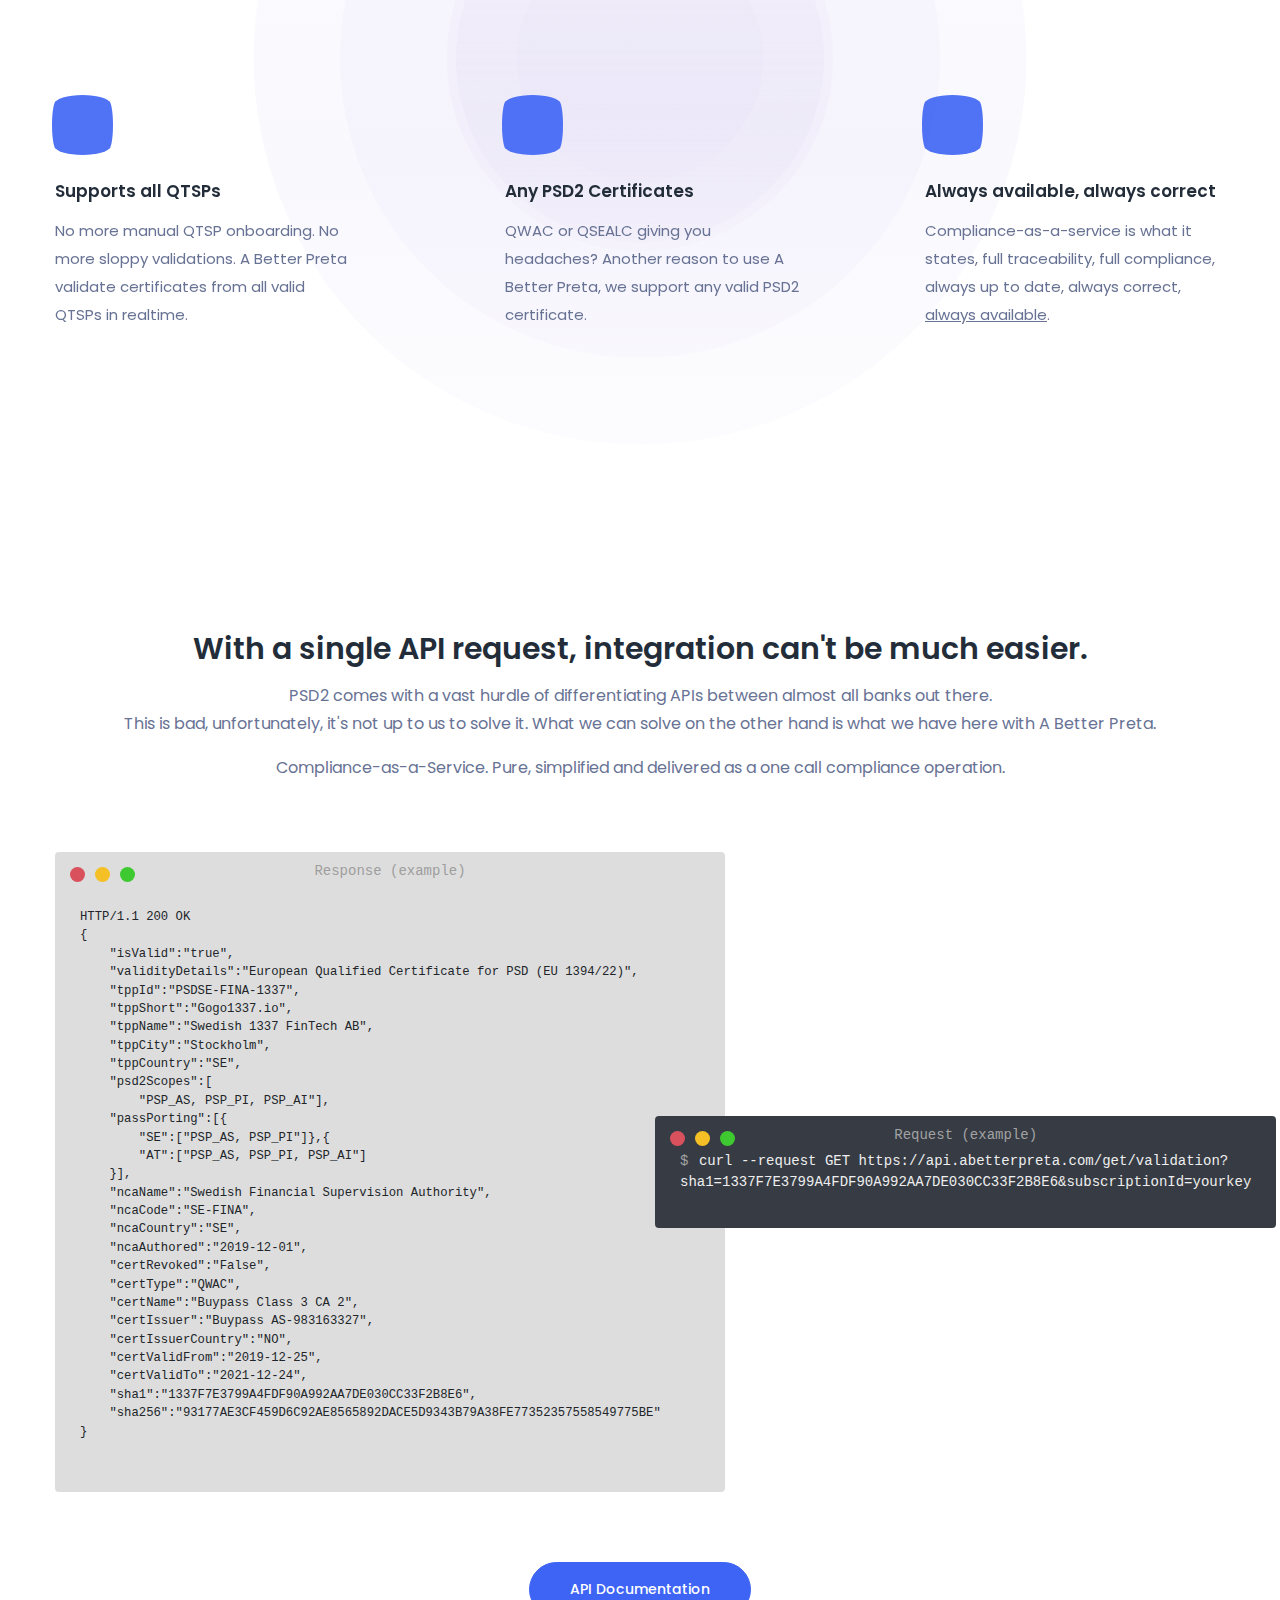
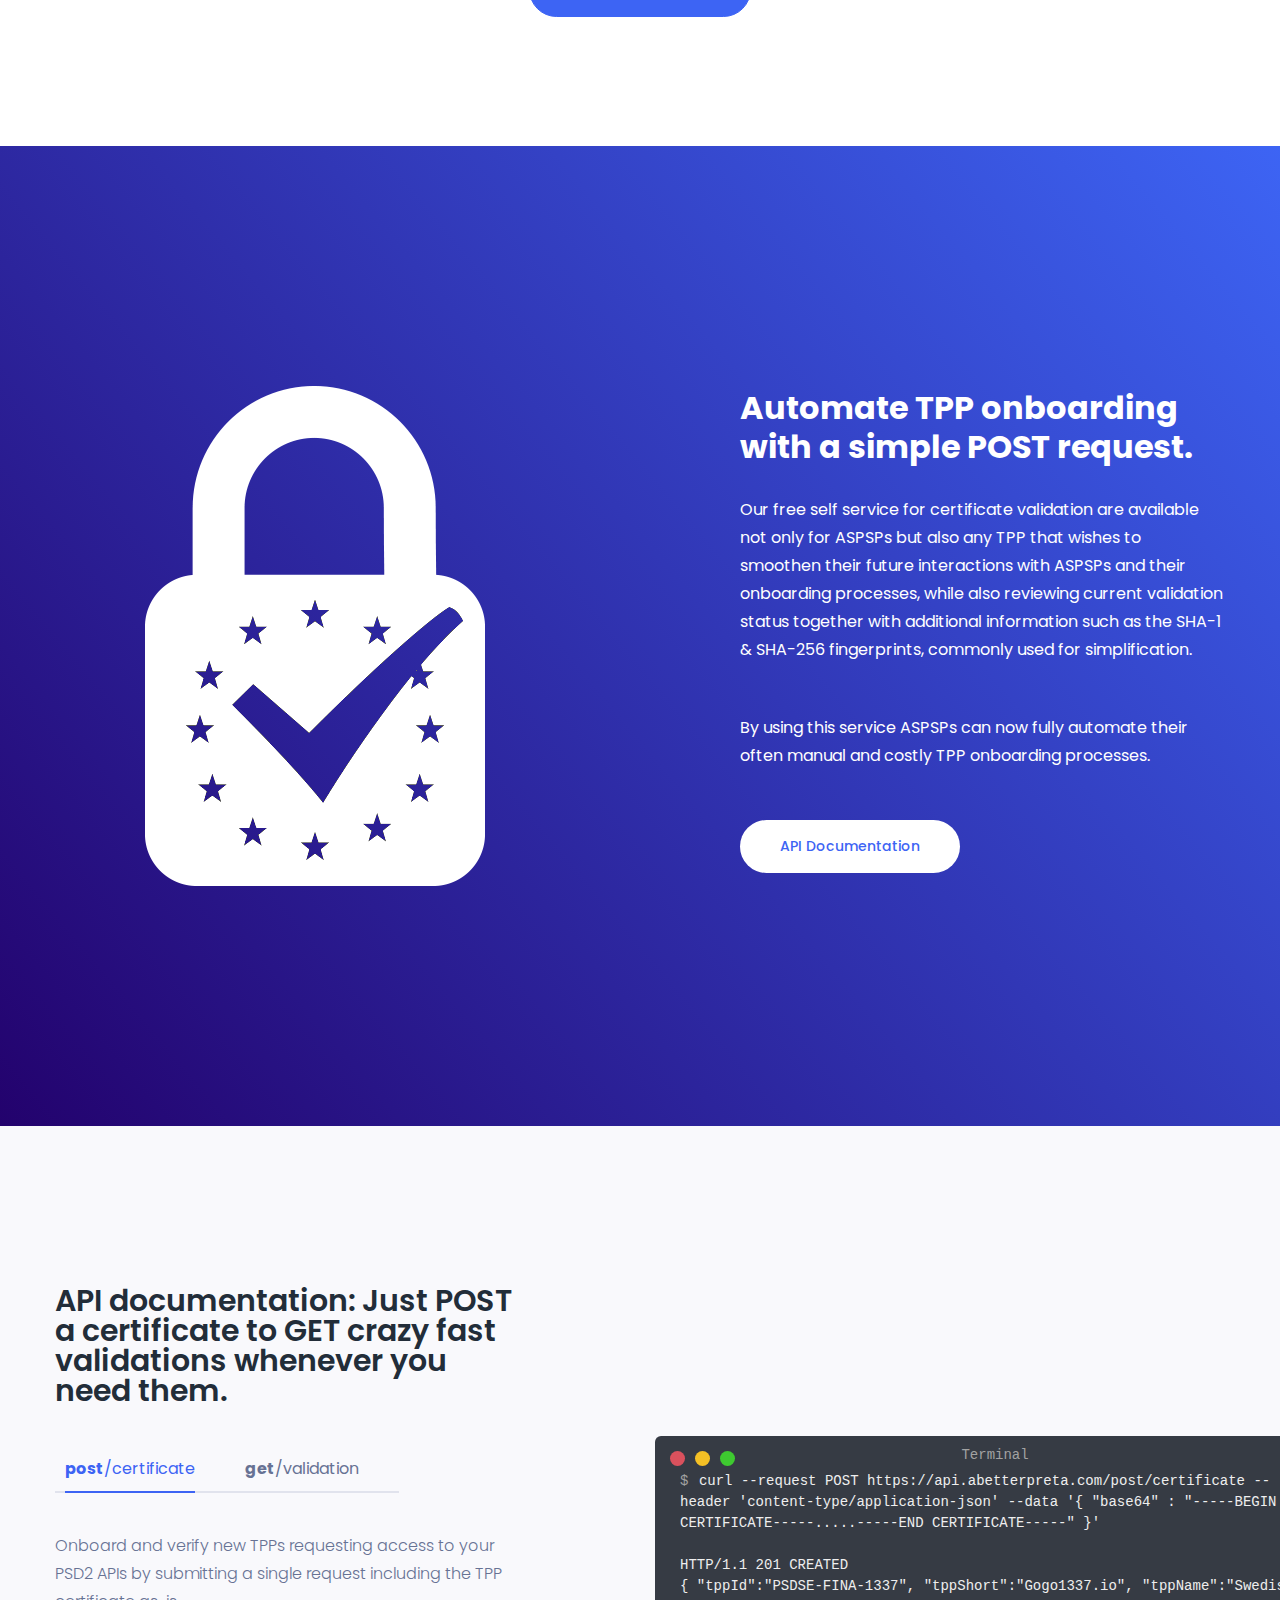
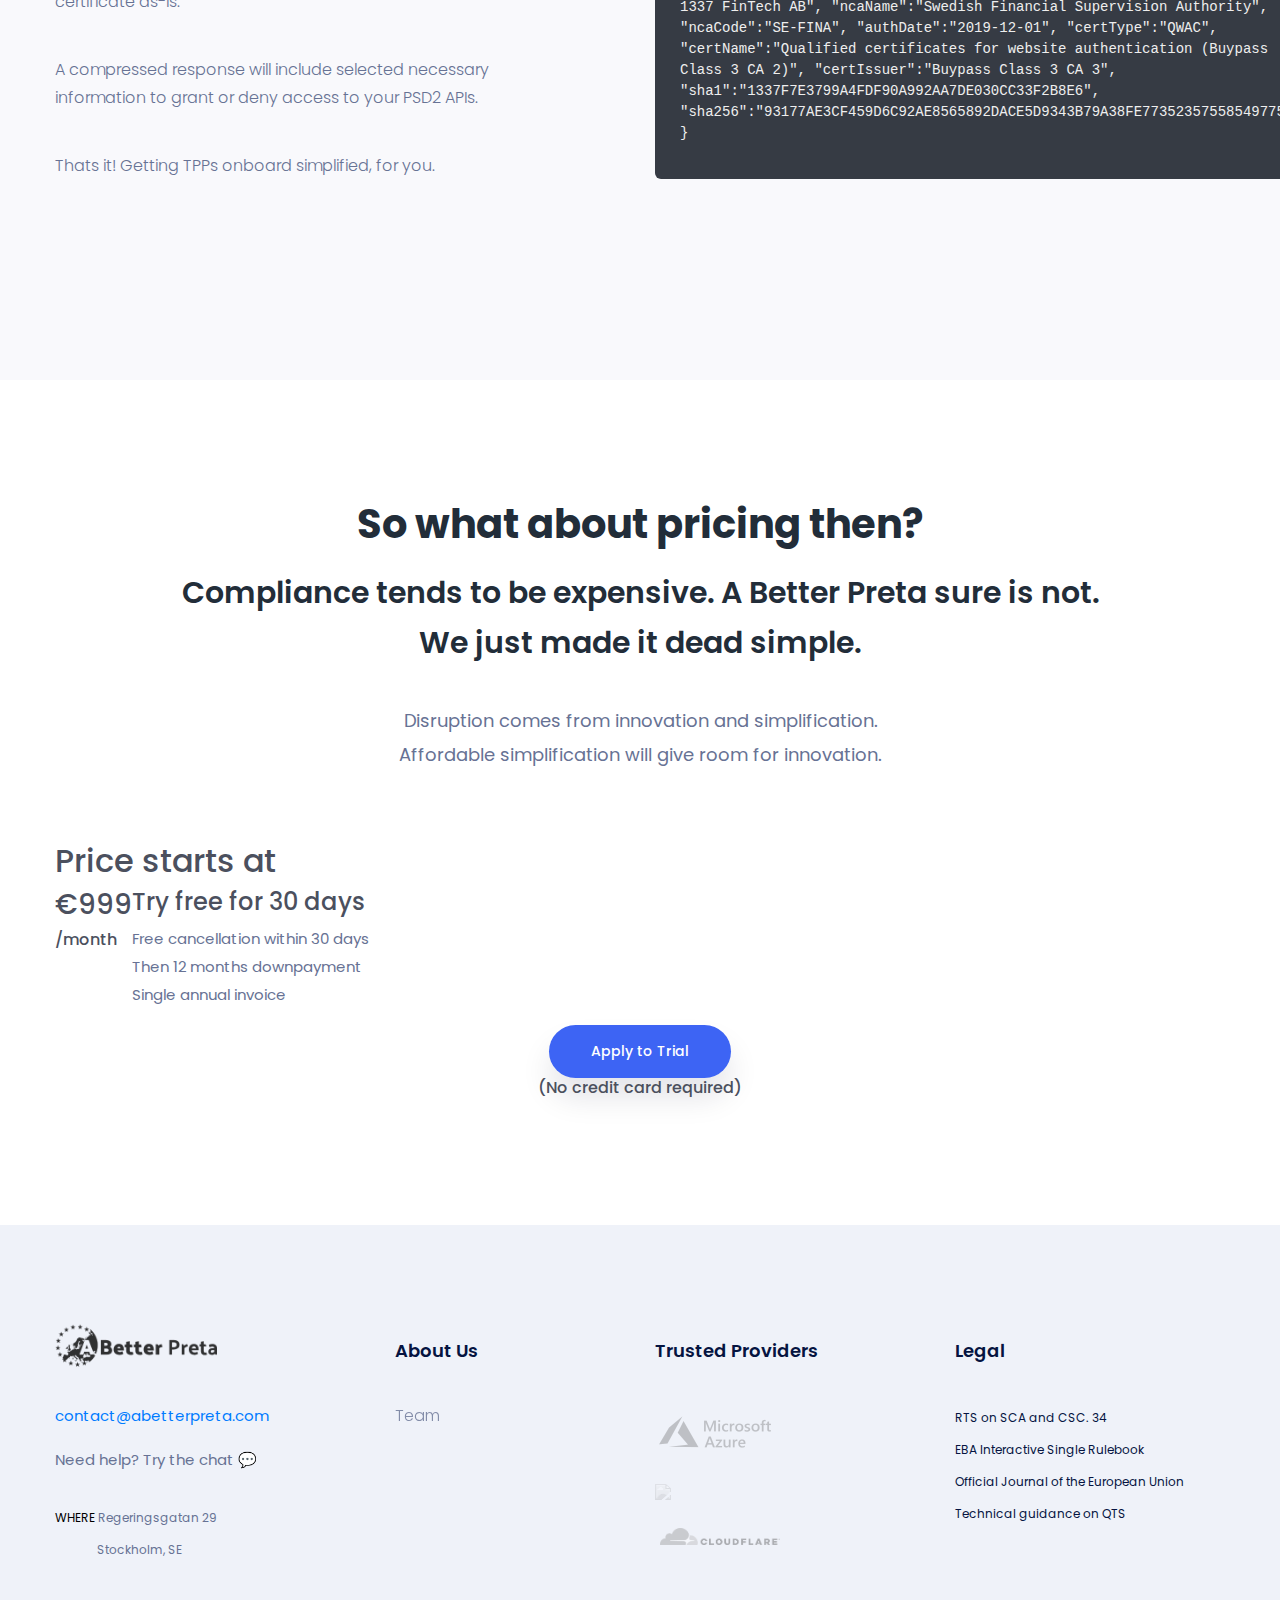
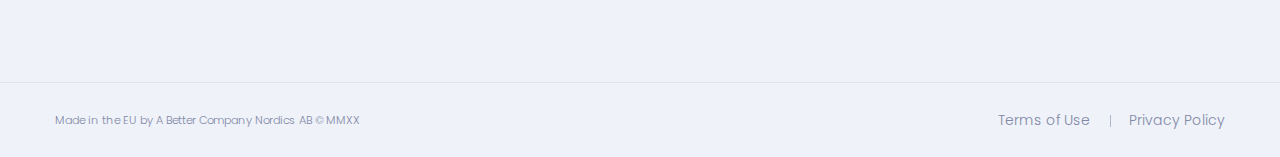
==== commit e69cb5fb: "Update index.html" ====
--- a/index.html
+++ b/index.html
@@ -130,7 +130,7 @@
 
                             </li>
                         </ul>
-                        <a class="btn_get btn_get_radious menu_cus menu_custfive" href="checkout">Order Service</a>
+                        <a class="btn_get btn_get_radious menu_cus menu_custfive" href="checkout">Free Trial</a>
                     </div>
                 </div>
             </nav>
@@ -190,7 +190,7 @@
                             <div class="wow">
                                 <p class="mb-0">No. of current<br><b>Third-party Payment service Providers,
                                         TPPs</b>.</p>
-                                <h1 class="t_color3"><span id="tpps" class="counter"></span>
+                                <h1 class="t_color3"><span id="tpps" class="counterUp"></span>
                                 </h1>
                                 <span style="font-size: 1em;">Issued by</span>
 
@@ -637,11 +637,14 @@
                 <div class="sec_title text-center mb_70">
                     <h1 class="t_color3 f_p f_700 mb_20">So what about pricing then?</h1>
                     <h2 class="f_p f_size_30 l_height50 f_600 t_color3">Compliance tends to be expensive. A Better Preta
-                        sure is not.<br>We just made it dead simple. One price for everyone.</h2><br>
+                        sure is not.<br>We just made it dead simple.</h2><br>
                     <p class="f_400 f_size_18 l_height34">Disruption comes from innovation and simplification.<br>
                         Affordable simplification will give room for innovation.</p>
                 </div>
                 <div class="tracking_price_inner wow fadeInUp">
+
+
+                    <h2>Price starts at</h2>
                     <div class="d-flex track_body">
                         <div class="track_price">
                             <h3>€999</h3>
@@ -652,12 +655,12 @@
                             <ul class="list-unstyled">
                                 <li><i class="fas fa-check"></i>Free cancellation within 30 days</li>
                                 <li><i class="fas fa-check"></i>Then 12 months downpayment</li>
-                                <li><i class="fas fa-check"></i>With one annual invoice</li>
+                                <li><i class="fas fa-check"></i>Single annual invoice</li>
                             </ul>
                         </div>
                     </div>
                     <div class="text-center">
-                        <a href="checkout/" class="software_banner_btn btn_submit f_500">Continue & order</a>
+                        <a href="checkout/" class="software_banner_btn btn_submit f_500">Apply to Trial</a>
                         <h6>(No credit card required)</h6>
                     </div>
                 </div>
@@ -755,11 +758,11 @@
                 <div class="container">
                     <div class="row">
                         <div class="col-lg-4 col-md-5 col-sm-6">
-                            <ul class="list-unstyled f_menu text-left">
+                            <ul class="list-unstyled f_menu text-left" style="font-size: 0.8em;">
                                 <li>Made in the EU by A Better Company Nordics AB © MMXX</li>
                             </ul>
                         </div>
-                        <div class="col-lg-4 col-md-3 col-sm-6">
+                        <div class=" col-lg-4 col-md-3 col-sm-6">
                             <div class="f_social_icon_two text-center" style="visibility: hidden">
                                 <a href="#"><i class="ti-facebook"></i></a>
                                 <a href="#"><i class="ti-twitter-alt"></i></a>
@@ -795,11 +798,9 @@
     <script src="js/plugins.js"></script>
     <script src="js/main.js"></script>
     <script src="vendors/termynal.js" data-termynal="#termynal"></script>
-    <script src="vendors/counterup/jquery.counterup.min.js"></script>
-    <script src="vendors/counterup/jquery.waypoints.min.js"></script>
-    <script src="vendors/counterup/appear.js"></script>
+
     <script>
-        $('#tpps').load('https://abetterpreta.com/tpps.txt');
+        $('#tpps').load('https://glcdn.githack.com/abetterpreta/dailytpps/raw/master/tpps.txt');
     </script>
 </body>
 
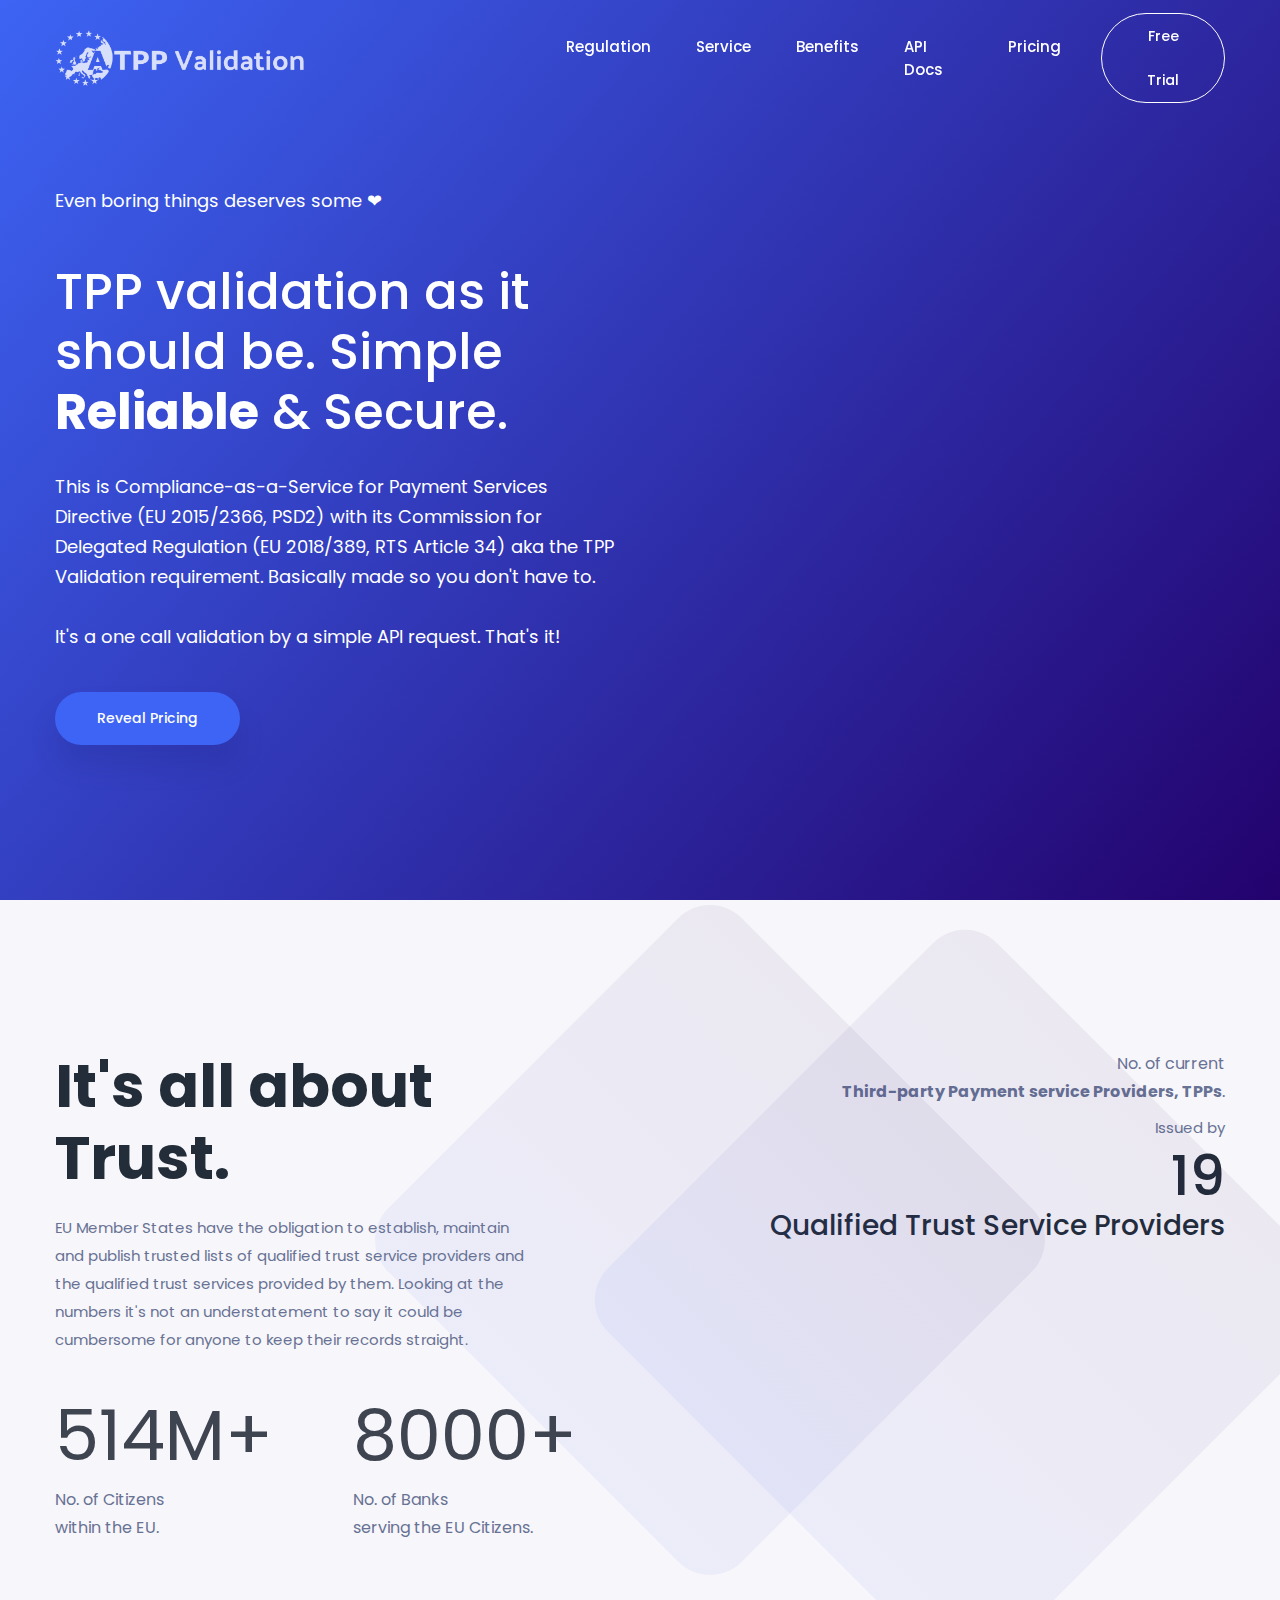
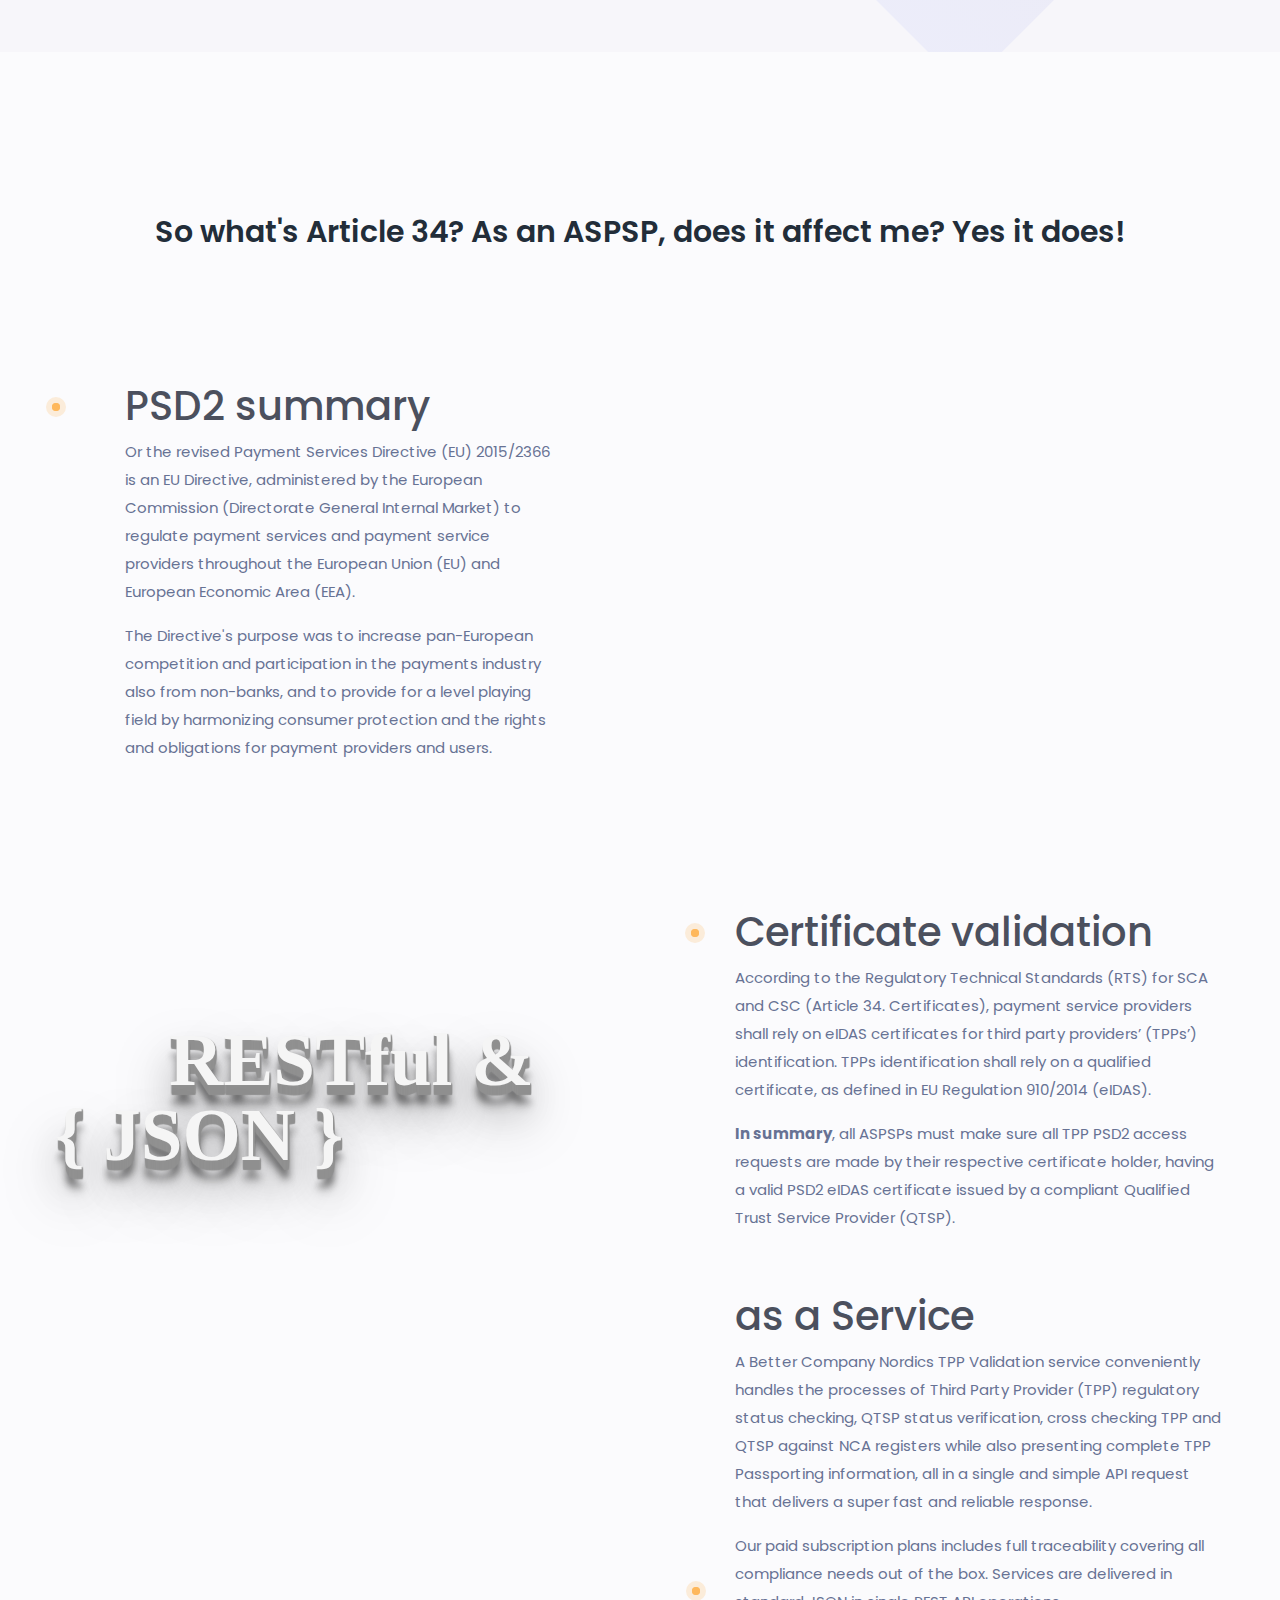
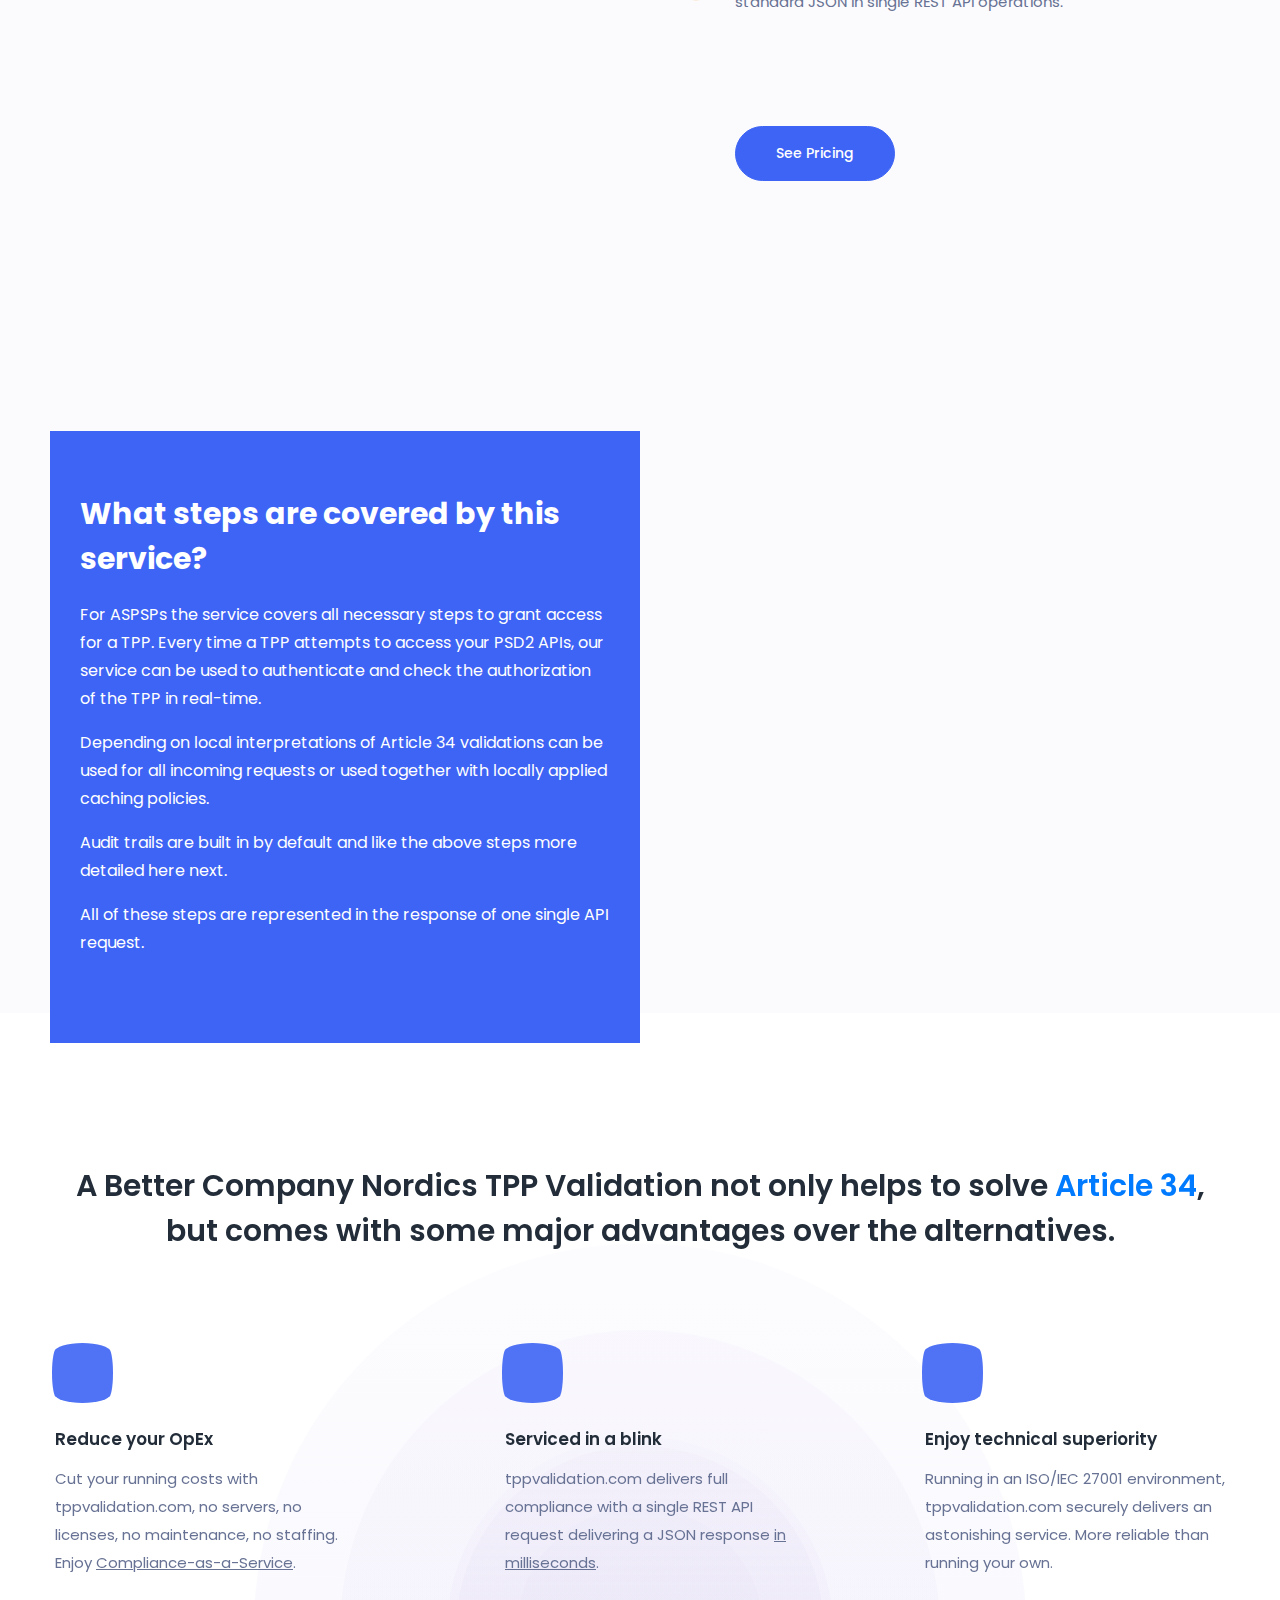
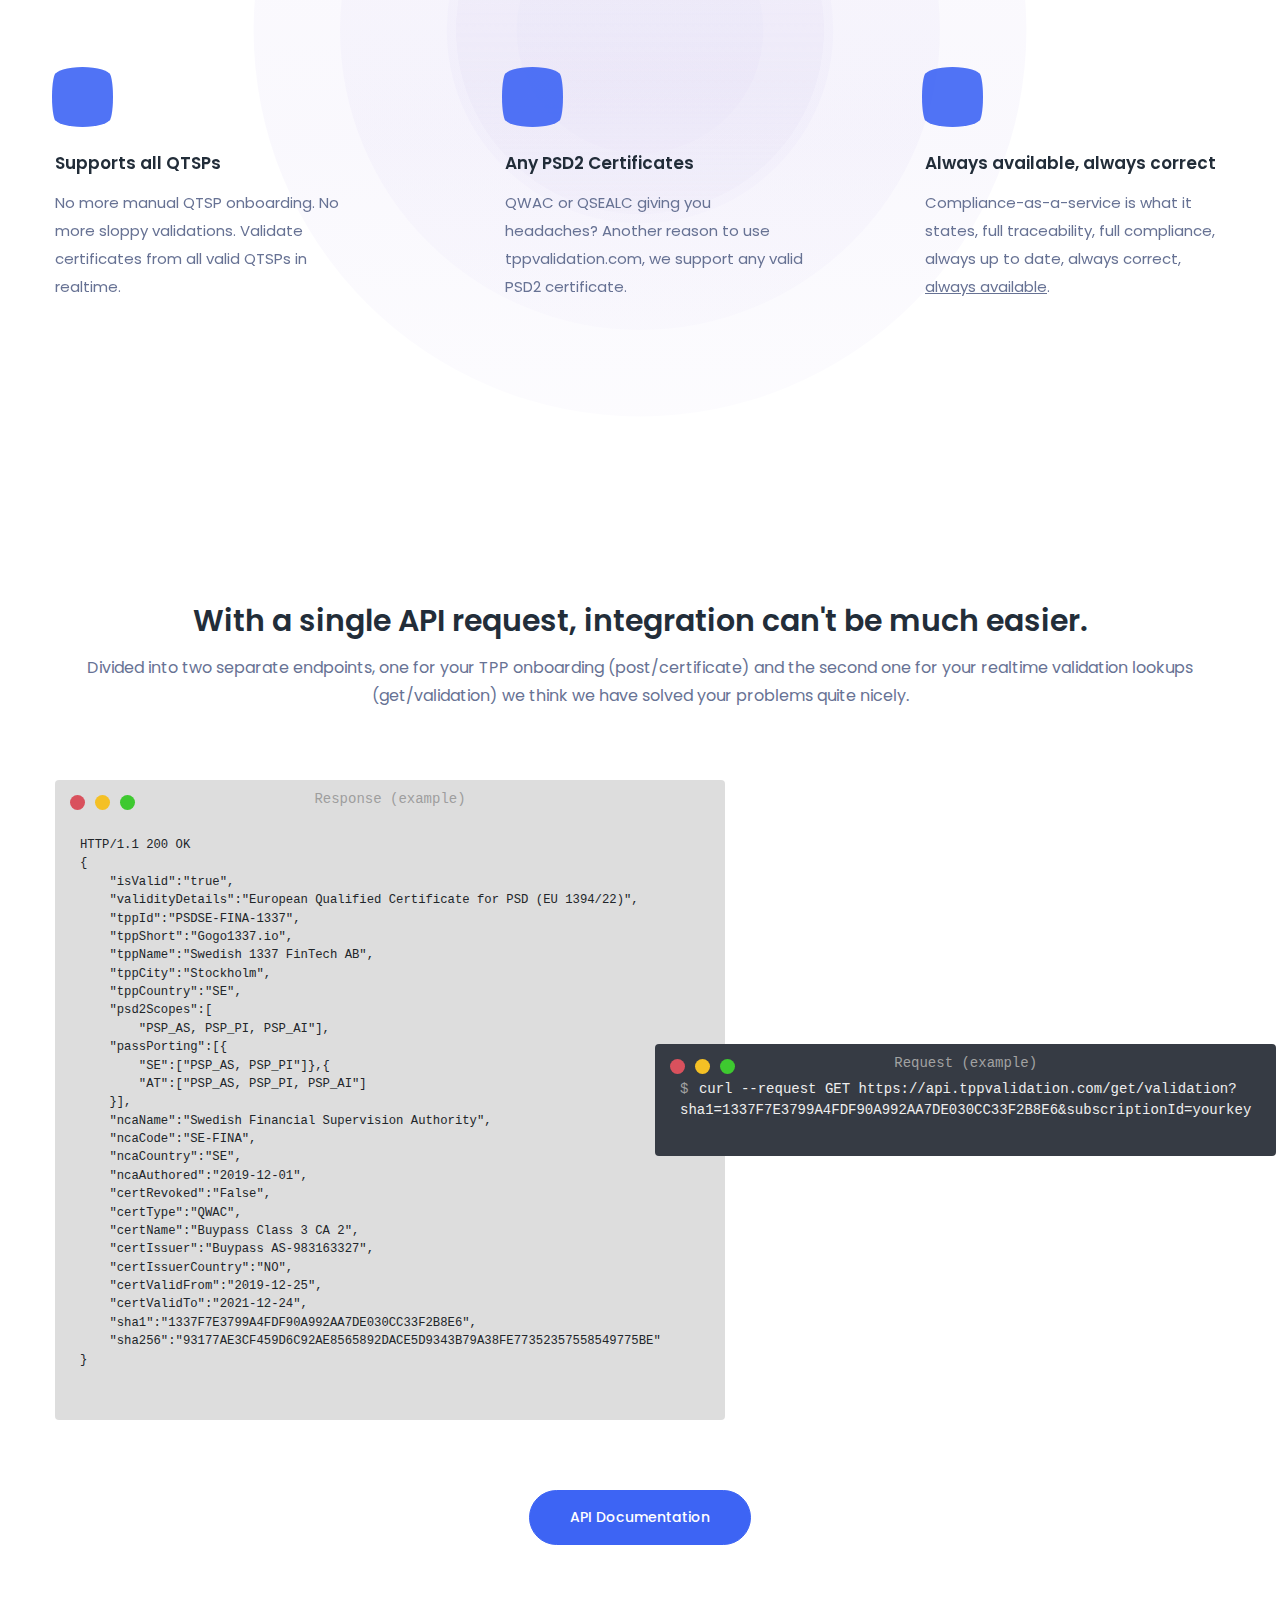
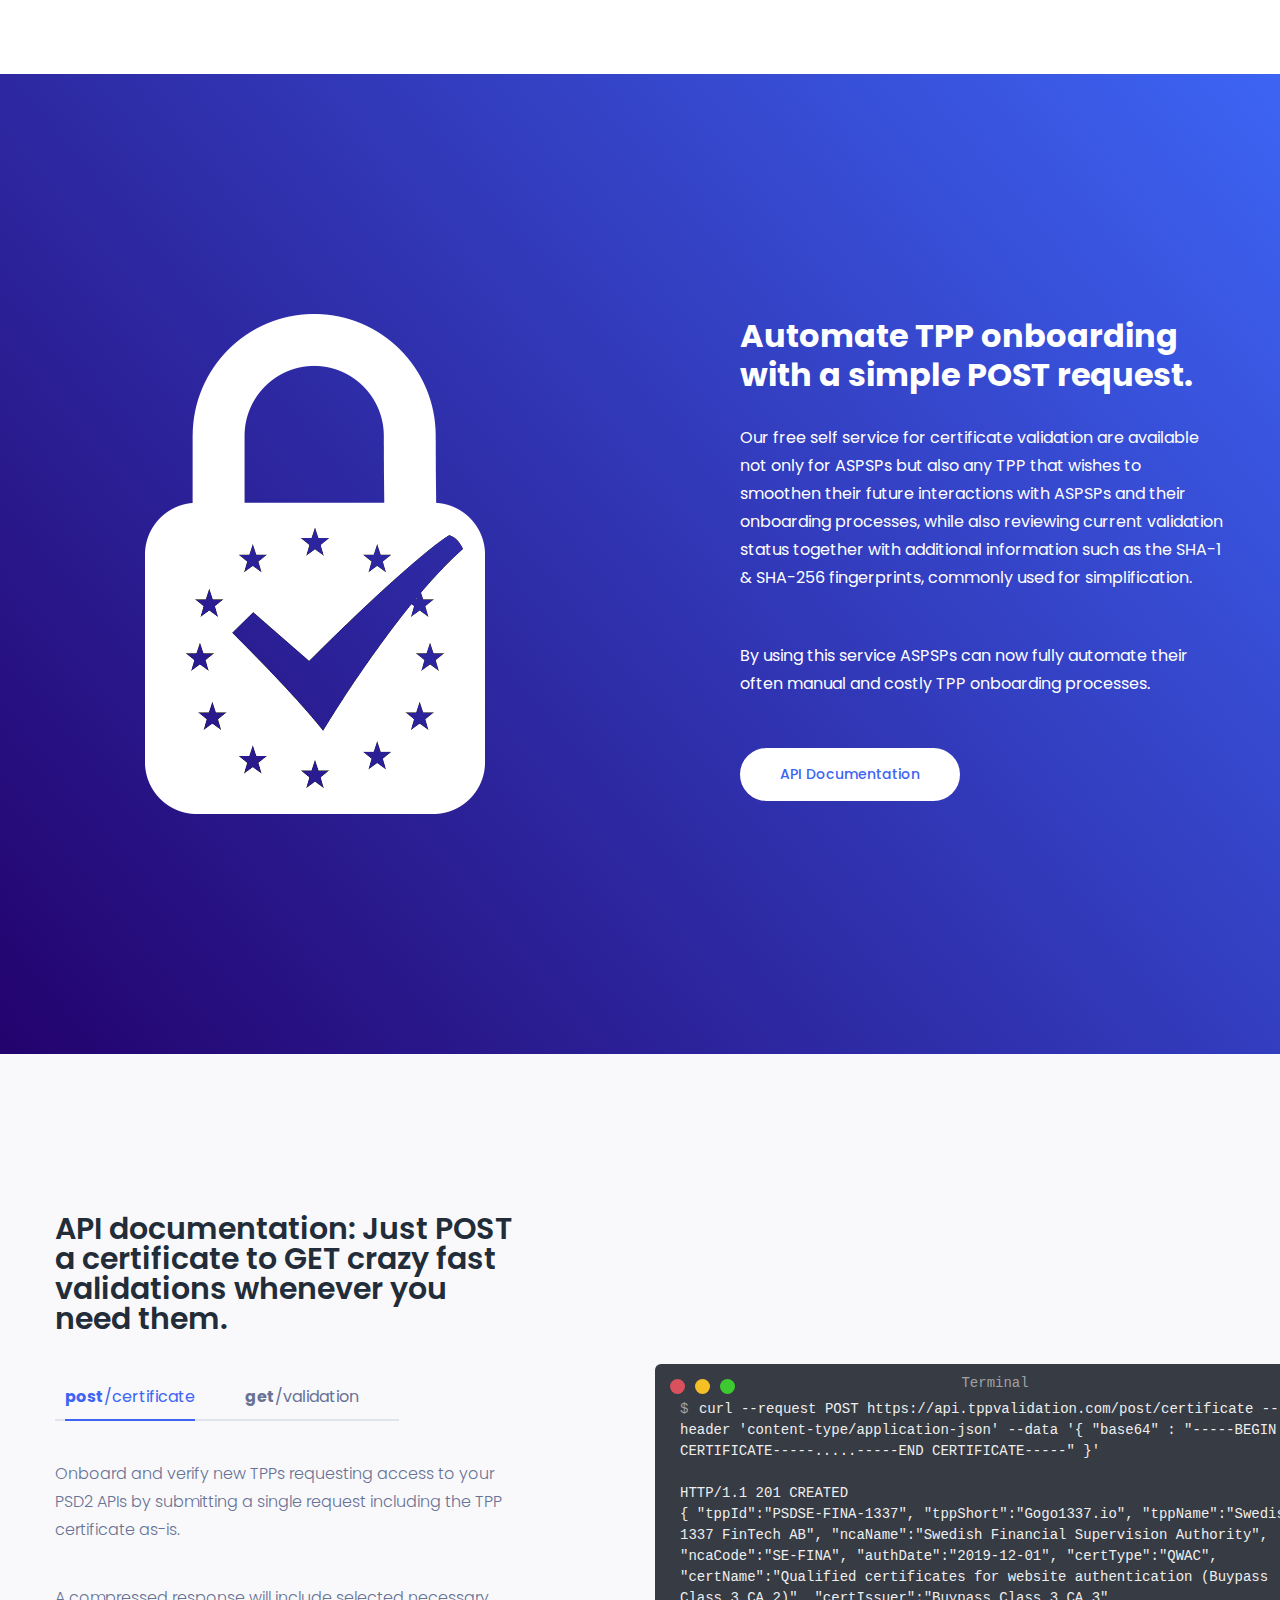
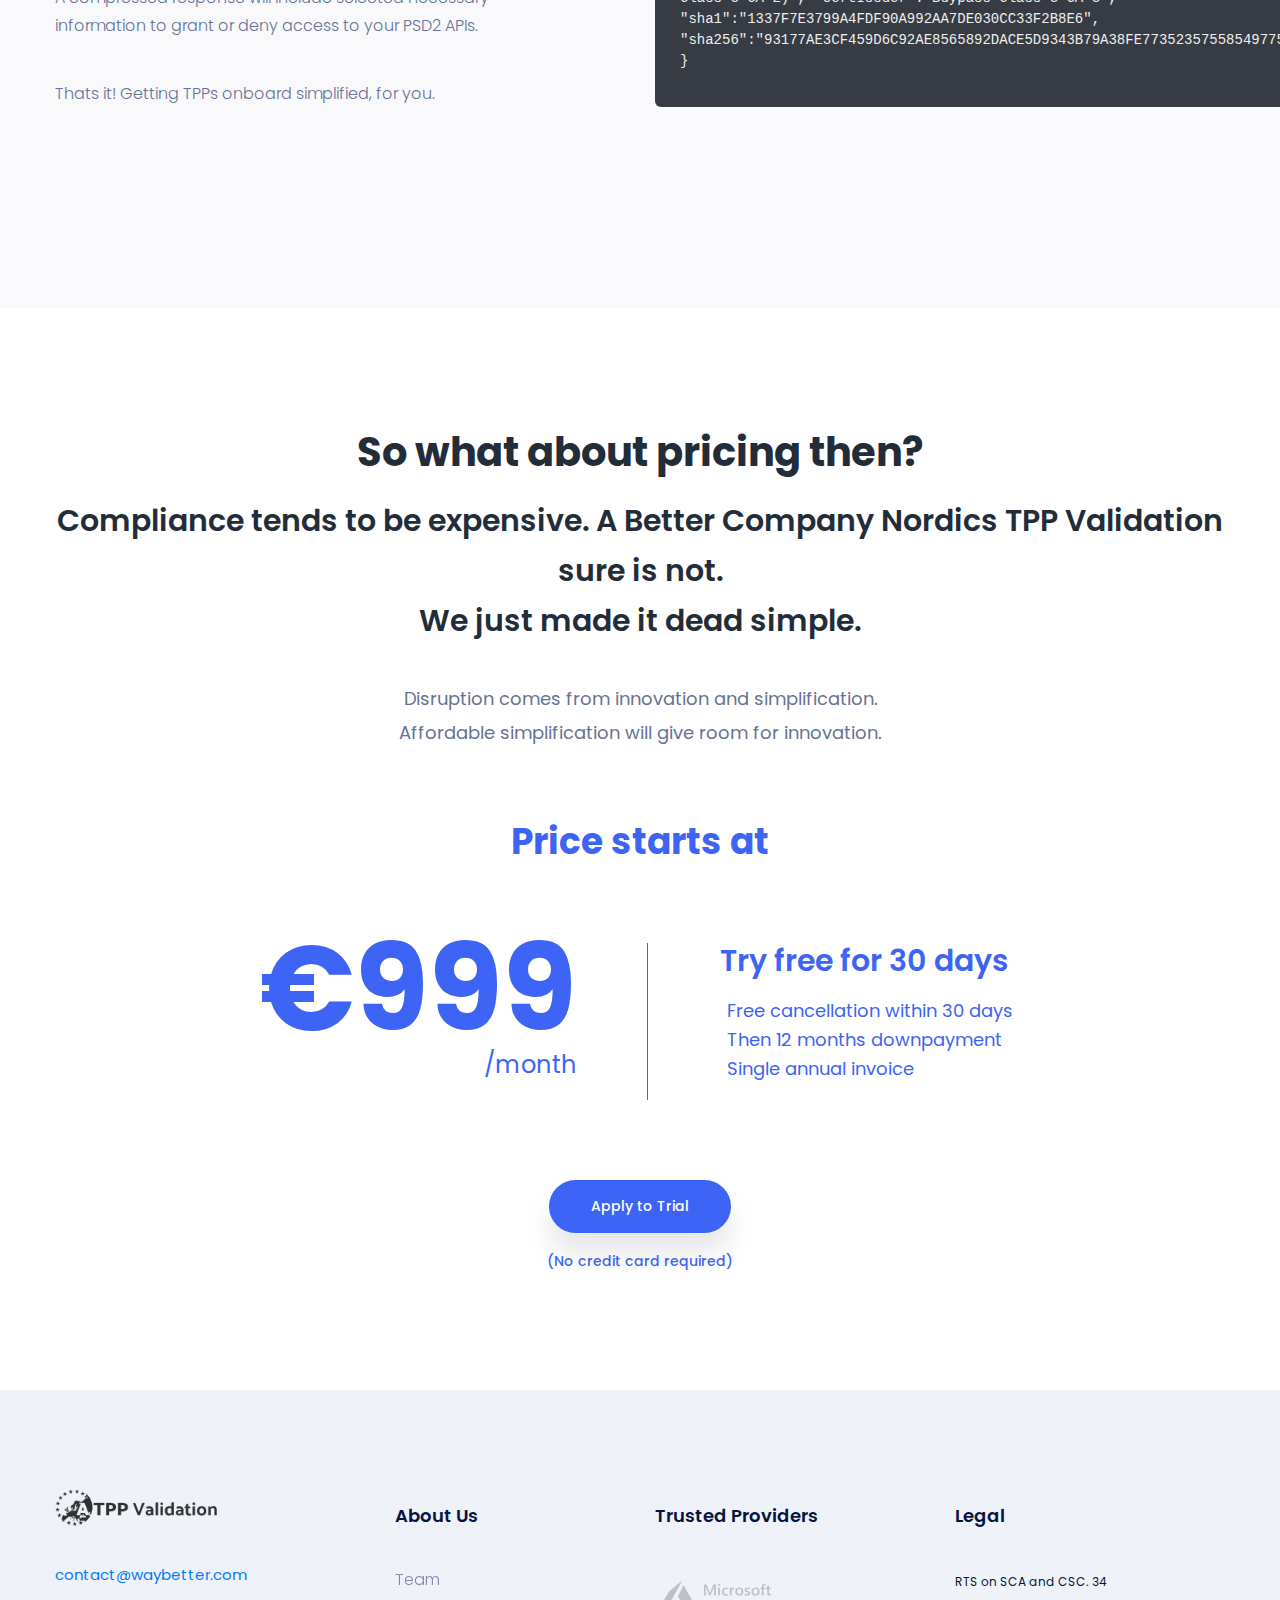
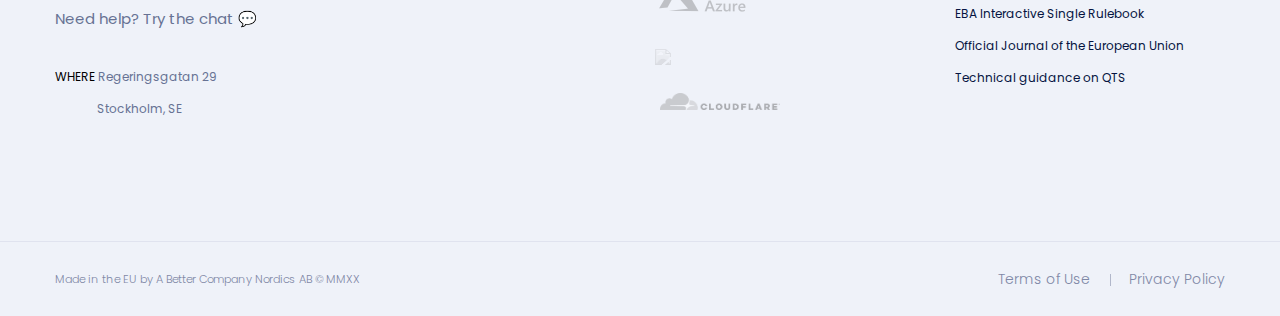
==== commit d15f6ae0: "tppv" ====
--- a/index.html
+++ b/index.html
@@ -7,16 +7,16 @@
     <meta name="viewport" content="width=device-width, initial-scale=1, shrink-to-fit=no">
     <link rel="shortcut icon" href="img/icons/favicon2.png" type="image/x-icon">
     <meta id="description" name="description" content="TPP Validation as it should be.">
-    <meta property="og:title" content="A Better Preta | TPP Validation as it should be | Compliance-as-a-Service" />
-    <meta property="og:image" content="https://abetterpreta.com/img/shared.jpg" />
+    <meta property="og:title" content="TPP Validation as it should be | Compliance-as-a-Service" />
+    <meta property="og:image" content="https://tppvalidation.com/img/shared.jpg" />
     <meta property="og:description" content="ASPSPs (banks) under the PSD2 Directive now have a new option to have TPP Validation (according to EU 2018/389, RTS Article 34) up n running within minutes!
-        A Better Preta solves this as-a-Service, designed to be the best in performance, pricing, service availability, response time and overall be 
+        A Better Company Nordics TPP Validation solves this as-a-Service, designed to be the best in performance, pricing, service availability, response time and overall be 
         The replacement for any other TPP validation in place or not in place at your bank - today! We also bring the
         final piece to the puzzle when it comes to enable full automation of TPP Onboarding processes in your Developer
         Portals. How can it take minutes to integrate? Have a look at the API Documentation and you'll figure it out!
         Read more, dig deep, evaluate and order (with no charge for 30 days)." />
-    <meta property="og:url" content="https://abetterpreta.com" />
-    <title>A Better Preta | TPP Validation as it should be | Compliance-as-a-Service</title>
+    <meta property="og:url" content="https://tppvalidation.com" />
+    <title>TPP Validation as it should be | Compliance-as-a-Service</title>
     <!-- Bootstrap CSS -->
     <link rel="stylesheet" href="css/bootstrap.min.css">
     <link rel="stylesheet" href="vendors/bootstrap-selector/css/bootstrap-select.min.css">
@@ -144,7 +144,7 @@
                             <p class="w_color f_size_18 l_height30 mt_30 wow fadeInLeft" data-wow-delay="0.4s">Even
                                 boring things deserves some &#10084;<br>&nbsp;</p>
                             <h2 class="f_500 f_size_50 w_color wow fadeInLeft" data-wow-delay="0.2s"> TPP validation as
-                                it should be. Simply <span class="f_700">A Better</span> Preta.</h2>
+                                it should be. Simple <span class="f_700">Reliable</span> & Secure.</h2>
                             <p class="w_color f_size_18 l_height30 mt_30 wow fadeInLeft" data-wow-delay="0.4s">This is
                                 Compliance-as-a-Service for Payment Services Directive (EU 2015/2366, PSD2) with its
                                 Commission
@@ -159,15 +159,7 @@
                             <div class="action_btn d-flex align-items-center mt_40 wow fadeInLeft"
                                 data-wow-delay="0.6s">
                                 <a href="#pricing" class="software_banner_btn">Reveal Pricing</a>
-
-
-                            </div>
-
-
-                            <p class="f_size_12 l_height10 mt_30 wow fadeInLeft"
-                                style="font-size: 0.8em; line-height: 2rem; margin-top: 100px;" data-wow-delay="1.0s">A
-                                Better
-                                Preta is not an affiliate of Preta. Validations are done realtime with EBA/NCAs.</p>
+                            </div>
                         </div>
                     </div>
                     <div class="col-lg-6">
@@ -287,7 +279,8 @@
                                 </p>
                                 <p>&nbsp;</p>
                                 <h1>as a Service</h1>
-                                <p>A Better Preta conveniently handles the processes of Third Party Provider (TPP)
+                                <p>A Better Company Nordics TPP Validation service conveniently handles the processes of
+                                    Third Party Provider (TPP)
                                     regulatory status checking, QTSP
                                     status
                                     verification, cross checking TPP and QTSP against NCA registers while also
@@ -374,15 +367,15 @@
                 <div class="pulse-x"></div>
             </div>
             <div class="container">
-                <h2 class="f_size_30 f_600 t_color3 l_height45 text-center mb_90">A
-                    Better Preta not only helps to solve <a href="#article34">Article 34</a>, but comes with some major
+                <h2 class="f_size_30 f_600 t_color3 l_height45 text-center mb_90">A Better Company Nordics TPP
+                    Validation not only helps to solve <a href="#article34">Article 34</a>, but comes with some major
                     advantages over the alternatives.</h2>
                 <div class="row p_service_info">
                     <div class="col-lg-4 col-sm-6">
                         <div class="p_service_item pr_70">
                             <div class="icon icon_three"><i class="ti-bar-chart-alt"></i></div>
                             <h5 class="f_600 f_p t_color3">Reduce your OpEx</h5>
-                            <p class="f_400">Cut your running costs with A Better Preta, no servers, no
+                            <p class="f_400">Cut your running costs with tppvalidation.com, no servers, no
                                 licenses, no maintenance, no staffing. Enjoy <u>Compliance-as-a-Service</u>.</p>
                         </div>
                     </div>
@@ -390,7 +383,7 @@
                         <div class="p_service_item pl_50 pr_20">
                             <div class="icon icon_three"><i class="ti-eye"></i></div>
                             <h5 class="f_600 f_p t_color3">Serviced in a blink</h5>
-                            <p class="f_400">A Better Preta delivers full compliance with a single REST API
+                            <p class="f_400">tppvalidation.com delivers full compliance with a single REST API
                                 request delivering a JSON response <u>in milliseconds</u>.</p>
                         </div>
                     </div>
@@ -398,7 +391,8 @@
                         <div class="p_service_item pl_70">
                             <div class="icon icon_three"><i class="ti-cloud-down"></i></div>
                             <h5 class="f_600 f_p t_color3">Enjoy technical superiority</h5>
-                            <p class="f_400">Running in an ISO/IEC 27001 environment, A Better Preta securely delivers
+                            <p class="f_400">Running in an ISO/IEC 27001 environment, tppvalidation.com securely
+                                delivers
                                 an
                                 astonishing service. More reliable than running your own.</p>
                         </div>
@@ -408,14 +402,15 @@
                             <div class="icon icon_three"><i class="ti-link"></i></div>
                             <h5 class="f_600 f_p t_color3">Supports all QTSPs</h5>
                             <p class="f_400">No more manual QTSP onboarding. No more sloppy validations.
-                                A Better Preta validate certificates from all valid QTSPs in realtime.</p>
+                                Validate certificates from all valid QTSPs in realtime.</p>
                         </div>
                     </div>
                     <div class="col-lg-4 col-sm-6">
                         <div class="p_service_item pl_50 pr_20">
                             <div class="icon icon_three"><i class="ti-key"></i></div>
                             <h5 class="f_600 f_p t_color3">Any PSD2 Certificates</h5>
-                            <p class="f_400">QWAC or QSEALC giving you headaches? Another reason to use A Better Preta,
+                            <p class="f_400">QWAC or QSEALC giving you headaches? Another reason to use
+                                tppvalidation.com,
                                 we support any valid PSD2 certificate.</p>
                         </div>
                     </div>
@@ -436,13 +431,9 @@
                 <div class="sec_title text-center mb_70 wow fadeInUp" data-wow-delay="0.2s">
                     <h2 class="f_p f_size_30 l_height50 f_600 t_color3">With a single API request, integration can't be
                         much easier.</h2>
-                    <p class="f_400 f_size_16 mb-0">PSD2 comes with a vast hurdle of differentiating APIs between almost
-                        all banks out there.</p>
-                    <p>This is bad, unfortunately, it's not up to us to solve it. What we can
-                        solve
-                        on the other hand is what we have here with A Better Preta.</p>
-                    <p>Compliance-as-a-Service. Pure,
-                        simplified and delivered as a one call compliance operation.</p>
+                    <p class="f_400 f_size_16 mb-0">Divided into two separate endpoints, one for your TPP onboarding
+                        (post/certificate) and the second one for your realtime validation lookups (get/validation) we
+                        think we have solved your problems quite nicely.</p>
                 </div>
                 <div class="row">
                     <div class="col-lg-7 col-md-7">
@@ -488,7 +479,7 @@
                         <div class="design_img_two wow fadeInRight" data-wow-delay="0.4s">
                             <div id="termynal" data-termynal-req data-ty-typeDelay="40">
                                 <span data-ty="input">curl --request GET
-                                    https://api.abetterpreta.com/get/validation?sha1=1337F7E3799A4FDF90A992AA7DE030CC33F2B8E6&subscriptionId=yourkey</span>
+                                    https://api.tppvalidation.com/get/validation?sha1=1337F7E3799A4FDF90A992AA7DE030CC33F2B8E6&subscriptionId=yourkey</span>
                             </div>
                         </div>
                     </div>
@@ -582,7 +573,7 @@
                             <div class="tab_img active" id="tab_one">
                                 <div id="termynal" data-termynal data-ty-typeDelay="10" data-ty-startDelay="600">
                                     <span data-ty="input">curl --request POST
-                                        https://api.abetterpreta.com/post/certificate
+                                        https://api.tppvalidation.com/post/certificate
                                         --header 'content-type/application-json' --data '{ "base64" : "-----BEGIN
                                         CERTIFICATE-----.....-----END
                                         CERTIFICATE-----" }' </span>
@@ -605,7 +596,7 @@
                                 <div id="termynal" data-termynal StartDelay="500" data-ty-typeDelay="40"
                                     data-ty-startDelay="600">
                                     <span data-ty="input">curl --request GET
-                                        https://api.abetterpreta.com/get/validation?sha1=1337F7E3799A4FDF90A992AA7DE030CC33F2B8E6&subscriptionId=yourkey
+                                        https://api.tppvalidation.com/get/validation?sha1=1337F7E3799A4FDF90A992AA7DE030CC33F2B8E6&subscriptionId=yourkey
                                     </span>
                                     <span data-ty startDelay="20"><br>HTTP/1.1 200 OK<br>{
                                         "isValid":"true", "validityDetails":"European Qualified Certificate for
@@ -636,7 +627,8 @@
             <div class="container">
                 <div class="sec_title text-center mb_70">
                     <h1 class="t_color3 f_p f_700 mb_20">So what about pricing then?</h1>
-                    <h2 class="f_p f_size_30 l_height50 f_600 t_color3">Compliance tends to be expensive. A Better Preta
+                    <h2 class="f_p f_size_30 l_height50 f_600 t_color3">Compliance tends to be expensive. A Better
+                        Company Nordics TPP Validation
                         sure is not.<br>We just made it dead simple.</h2><br>
                     <p class="f_400 f_size_18 l_height34">Disruption comes from innovation and simplification.<br>
                         Affordable simplification will give room for innovation.</p>
@@ -675,7 +667,7 @@
                                 <a href="/" class="f-logo"><img src="img/logo-4.png" srcset="img/logo-4-2x.png 2x"
                                         alt="logo" style="margin-bottom: 35px"></a>
                                 <ul class="list-unstyled f_list">
-                                    <li><a href="#" class="f_400">contact@abetterpreta.com</a>
+                                    <li><a href="#" class="f_400">contact@waybetter.com</a>
                                     </li>
                                     <p></p>
                                     <li>Need help? Try the chat
--- a/css/style.css
+++ b/css/style.css
@@ -378,7 +378,7 @@
 }
 
 .pl_100 {
-  padding-left: 100px;
+  padding-left: 80px;
 }
 
 .pl_70 {
@@ -8536,6 +8536,7 @@
   box-shadow: 0px 30px 60px 0px rgba(0, 11, 40, 0.14);
 }
 
+
 /*=================== pricing_area_two css ===============*/
 .pricing_area_two {
   background: #f6f7fa;
@@ -9178,9 +9179,9 @@
 }
 
 .about_content {
-  background-image: -moz-linear-gradient(40deg, #5e2ced 0%, #a485fd 100%);
-  background-image: -webkit-linear-gradient(40deg, #5e2ced 0%, #a485fd 100%);
-  background-image: -ms-linear-gradient(40deg, #5e2ced 0%, #a485fd 100%);
+  background-image: -moz-linear-gradient(40deg, #3d64f4  0%, #3d64f4 100%);
+  background-image: -webkit-linear-gradient(40deg, #3d64f4  0%, #3d64f4 100%);
+  background-image: -ms-linear-gradient(40deg, #3d64f4  0%, #3d64f4 100%);
   height: 100%;
   color: #fff;
   padding: 100px;
@@ -9189,6 +9190,7 @@
 }
 
 .about_content h2,
+.about_text h2,
 .about_content p {
   color: #fff;
 }
@@ -9716,6 +9718,10 @@
 }
 
 /*============= fun_fact_area  css ==============*/
+
+#tpps {
+  font-size: 6em;
+}
 .fun_fact_area {
   padding-top: 150px;
   padding-bottom: 110px;
@@ -11145,7 +11151,75 @@
 .app_screenshot_area .app_screenshot_slider .owl-next {
   right: calc(50% - 60px);
 }
-
+/*================= price area =============*/
+
+.tracking_price_area {
+  background: /*#f8ad5d;*/ white;
+}
+
+.tracking_price_area .sec_pad {
+  padding: 120px 0px;
+}
+.tracking_price_inner {
+  max-width: 760px;
+  margin: 0 auto;
+}
+.tracking_price_inner .track_body {
+  padding: 80px 0px;
+}
+.tracking_price_inner .track_price {
+  padding-right: 70px;
+}
+.tracking_price_inner h2 {
+  color: #3d64f4;
+  text-align: center;
+  font-size: 36px;
+  font-weight: 700;
+  margin-bottom: 0;
+}
+.tracking_price_inner .track_price h3 {
+  font-size: 120px;
+  color: #3d64f4;
+  font-weight: 700;
+  line-height: 90px;
+  margin-bottom: 10px;
+}
+.tracking_price_inner .track_text h4 {
+  color: #3d64f4;
+  font-size: 30px;
+  font-weight: 600;
+  margin-bottom: 18px;
+}
+.tracking_price_inner .track_price h6 {
+  color: #3d64f4;
+  font-size: 24px;
+  line-height: 24px;
+  font-weight: 400;
+  text-align: right;
+  margin-bottom: 0;
+}
+.tracking_price_inner h6 {
+  color: #3d64f4;
+  font-size: 14px;
+  margin-bottom: 0;
+  margin-top: 20px;
+}
+.tracking_price_inner .track_text {
+  border-left: 1px solid #3d64f4;
+  padding-left: 72px;
+}
+.tracking_price_inner .track_text ul li {
+  font-size: 18px;
+  color: #3d64f4;
+}
+.tracking_price_inner .track_text ul li i {
+  font-size: 16px;
+  margin-right: 7px;
+}
+.fa, .fas {
+  font-family: 'Font Awesome 5 Free';
+  font-weight: 900;
+}
 /*================= app_screenshot_area css =============*/
 /*=============== get started area css ===============*/
 .get_started_area {
@@ -16599,10 +16673,10 @@
   content: "";
   display: block;
   position: absolute;
-  width: 10px;
-  height: 10px;
+  width: 20px;
+  height: 20px;
   border: 1px solid #878a8e;
-  top: 8px;
+  top: 2px;
   left: 0;
   border-radius: 2px;
   background-color: white;
@@ -16611,16 +16685,16 @@
 .woocommerce-checkout-review-order .condition .l_text:after {
   content: "";
   display: block;
-  width: 5px;
-  height: 7px;
+  width: 10px;
+  height: 17px;
   border: solid #5e2ced;
-  border-width: 0 2px 2px 0;
+  border-width: 0 5px 5px 0;
   -webkit-transform: rotate(45deg);
   -ms-transform: rotate(45deg);
   transform: rotate(45deg);
   position: absolute;
-  top: 8px;
-  left: 3px;
+  top: 2px;
+  left: 5px;
   opacity: 0;
 }
 
@@ -23237,4 +23311,4 @@
 
 /*====================================================*/
 
-/*# sourceMappingURL=style.css.map */+/*# sourceMappingURL=style.css.map */
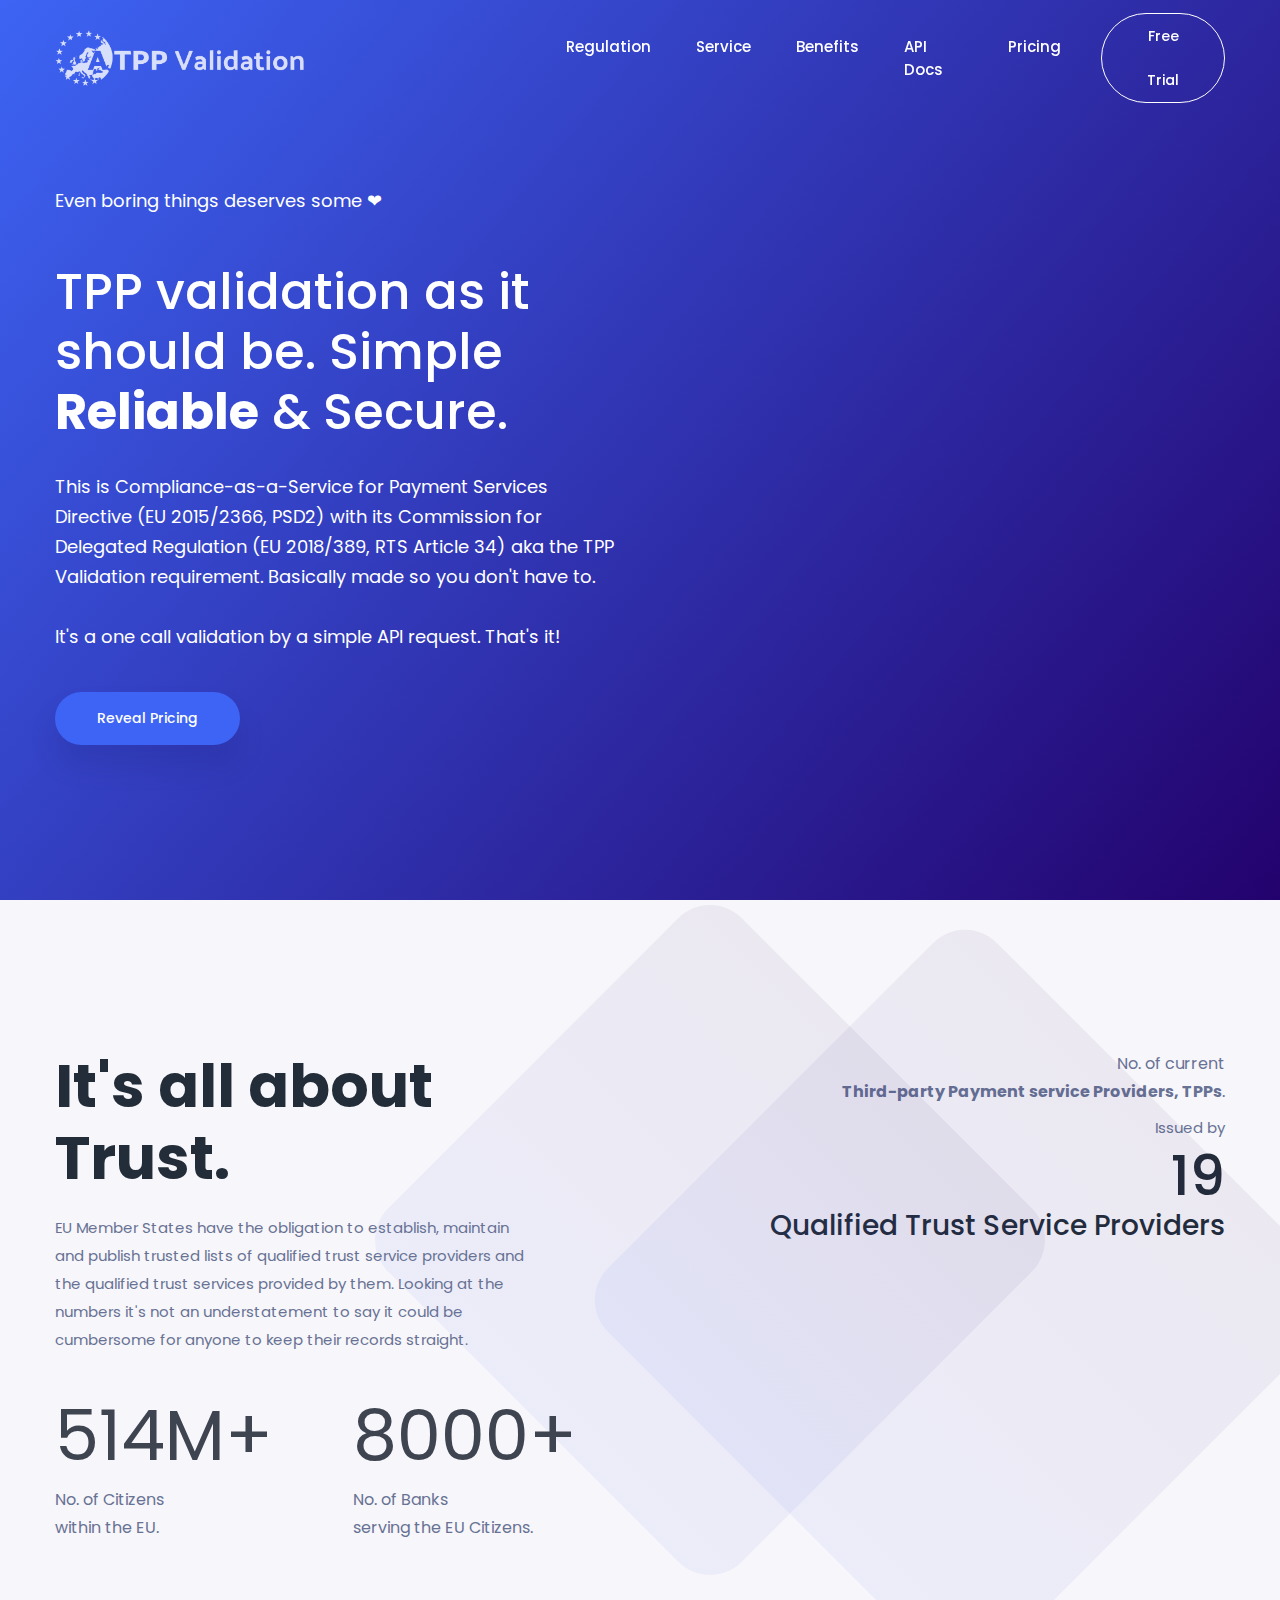
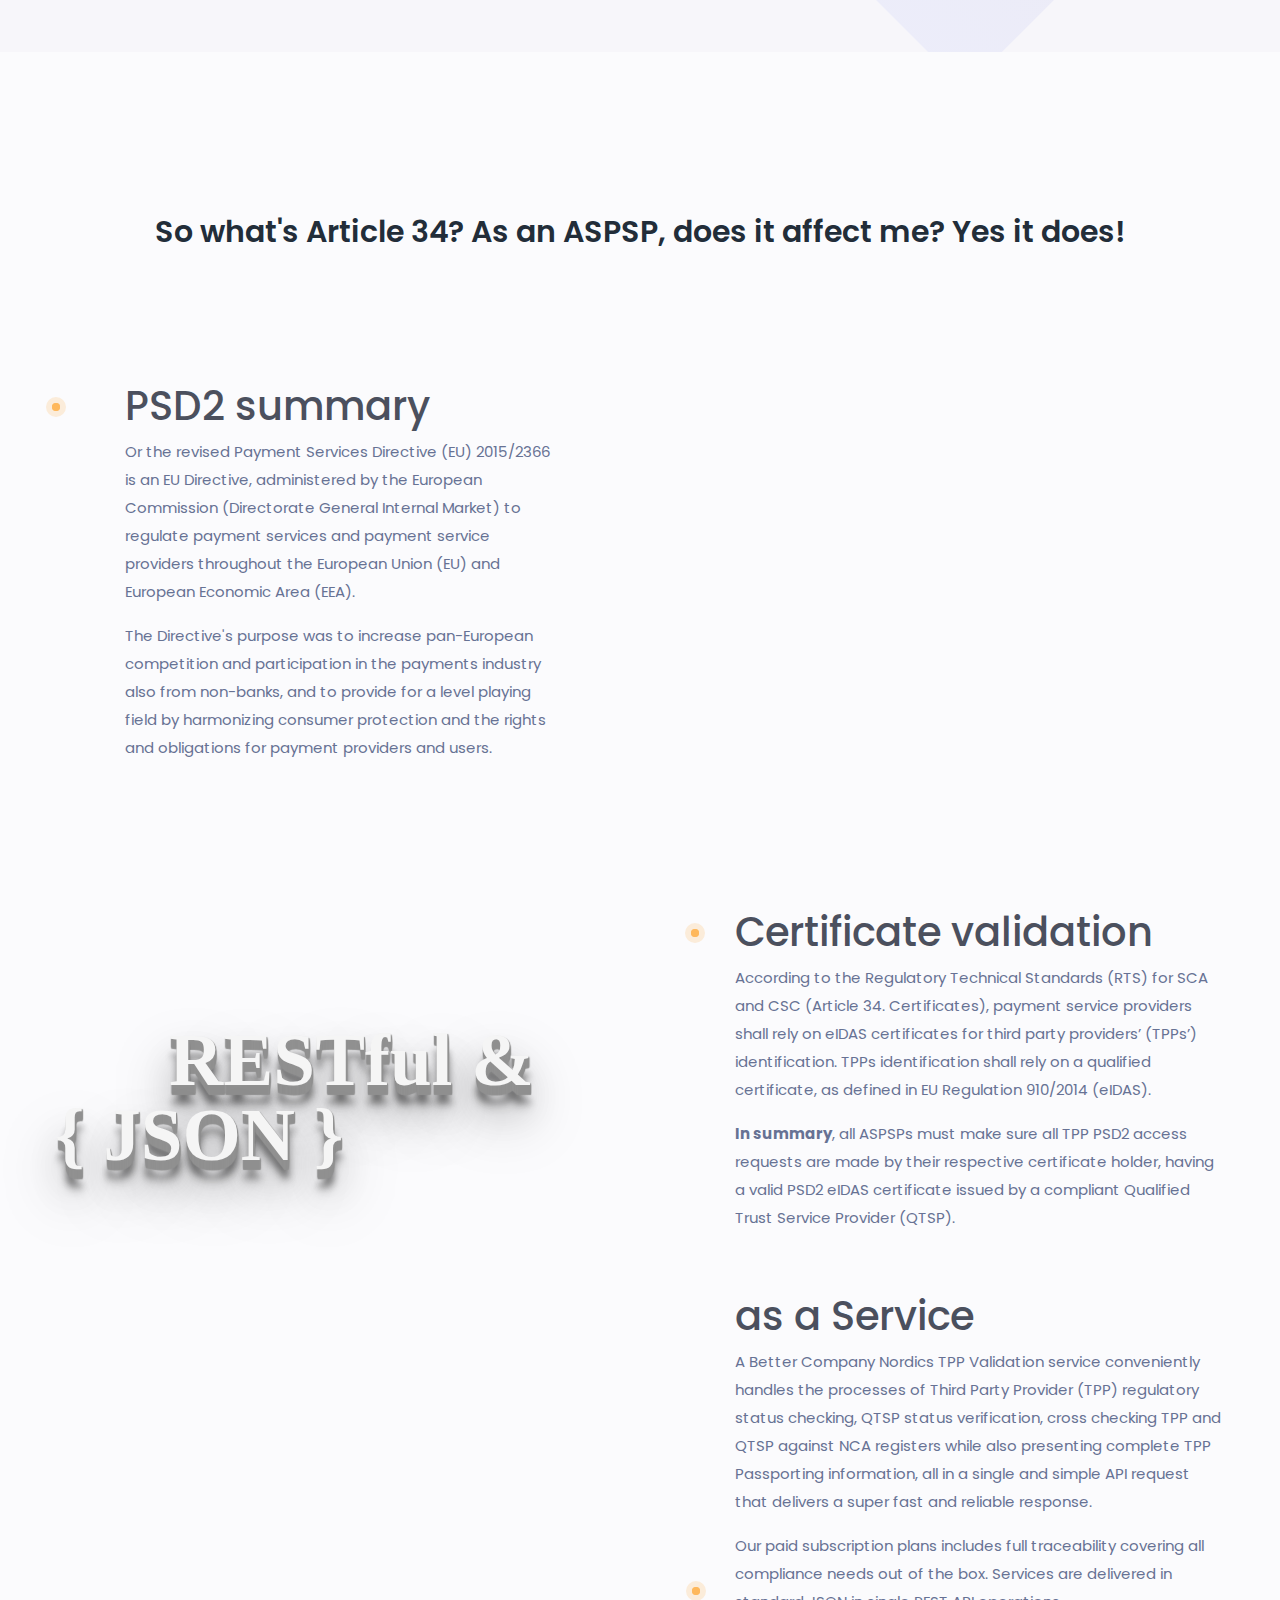
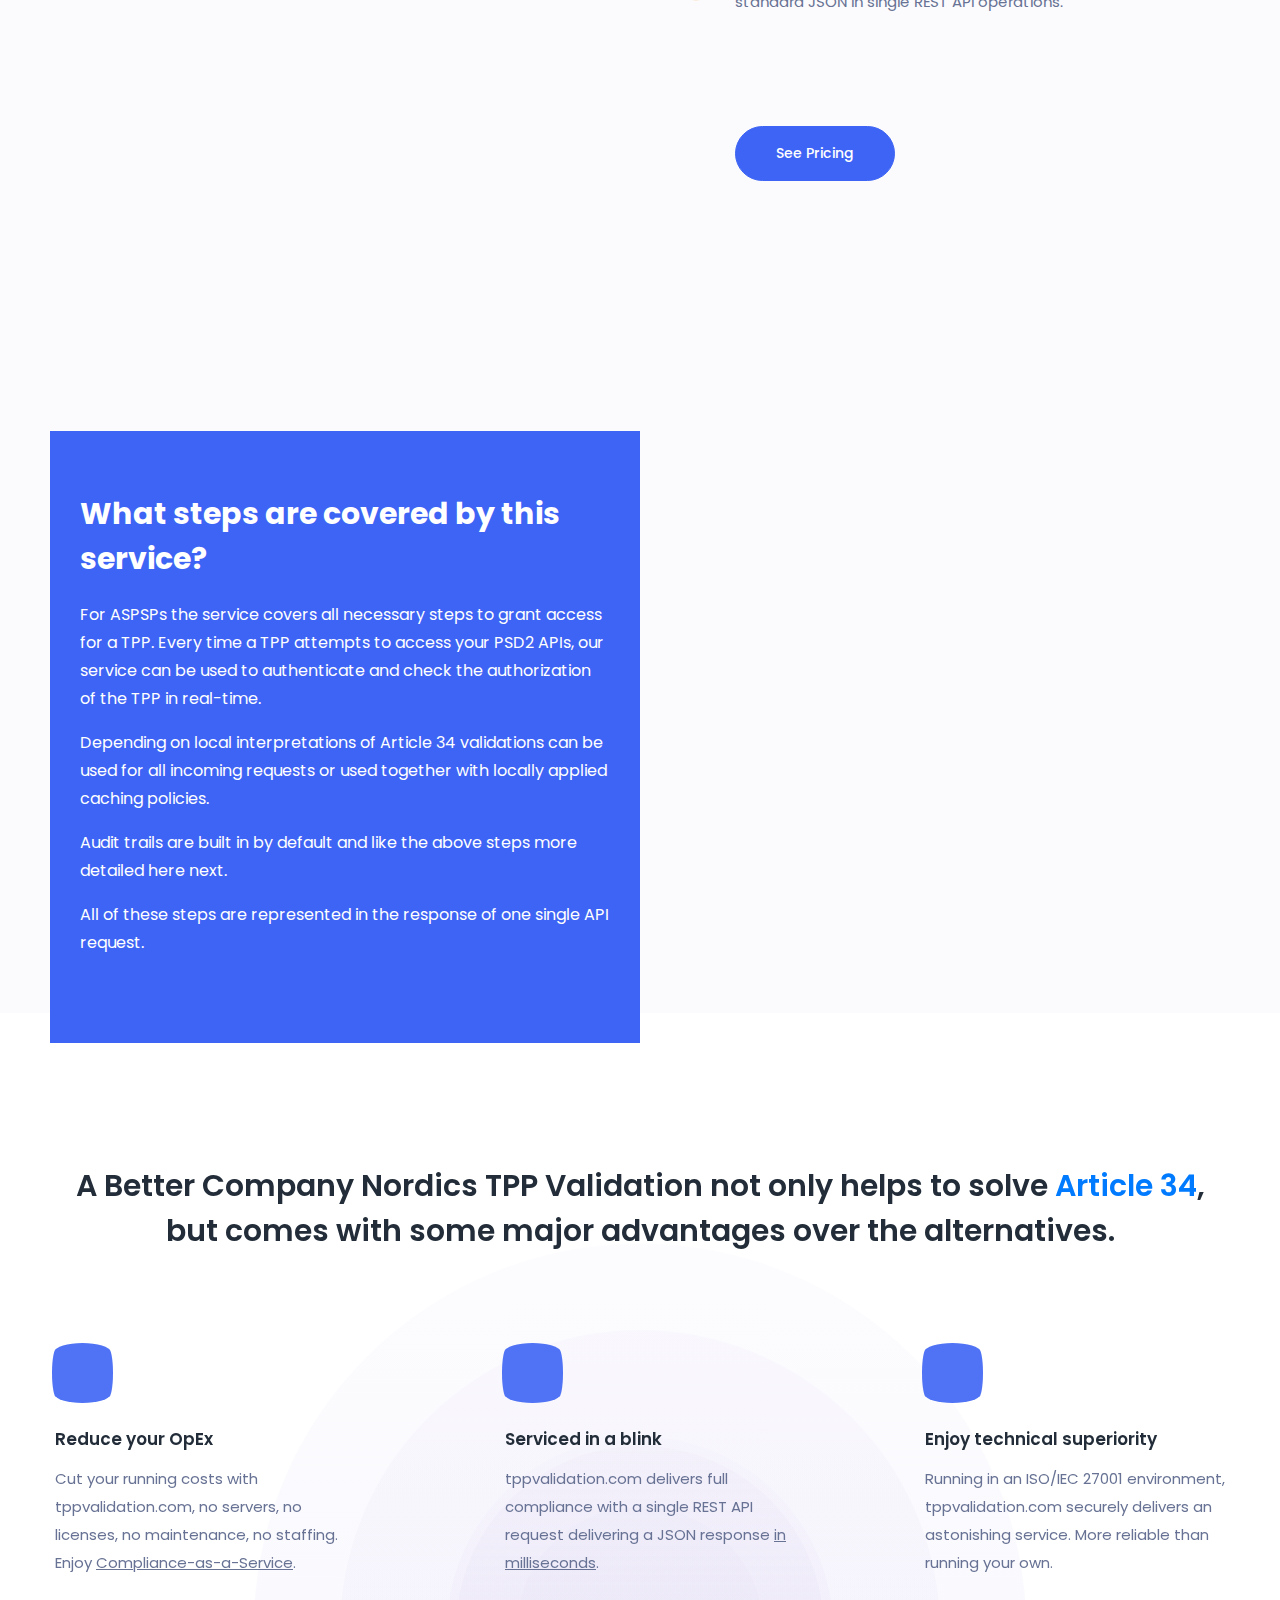
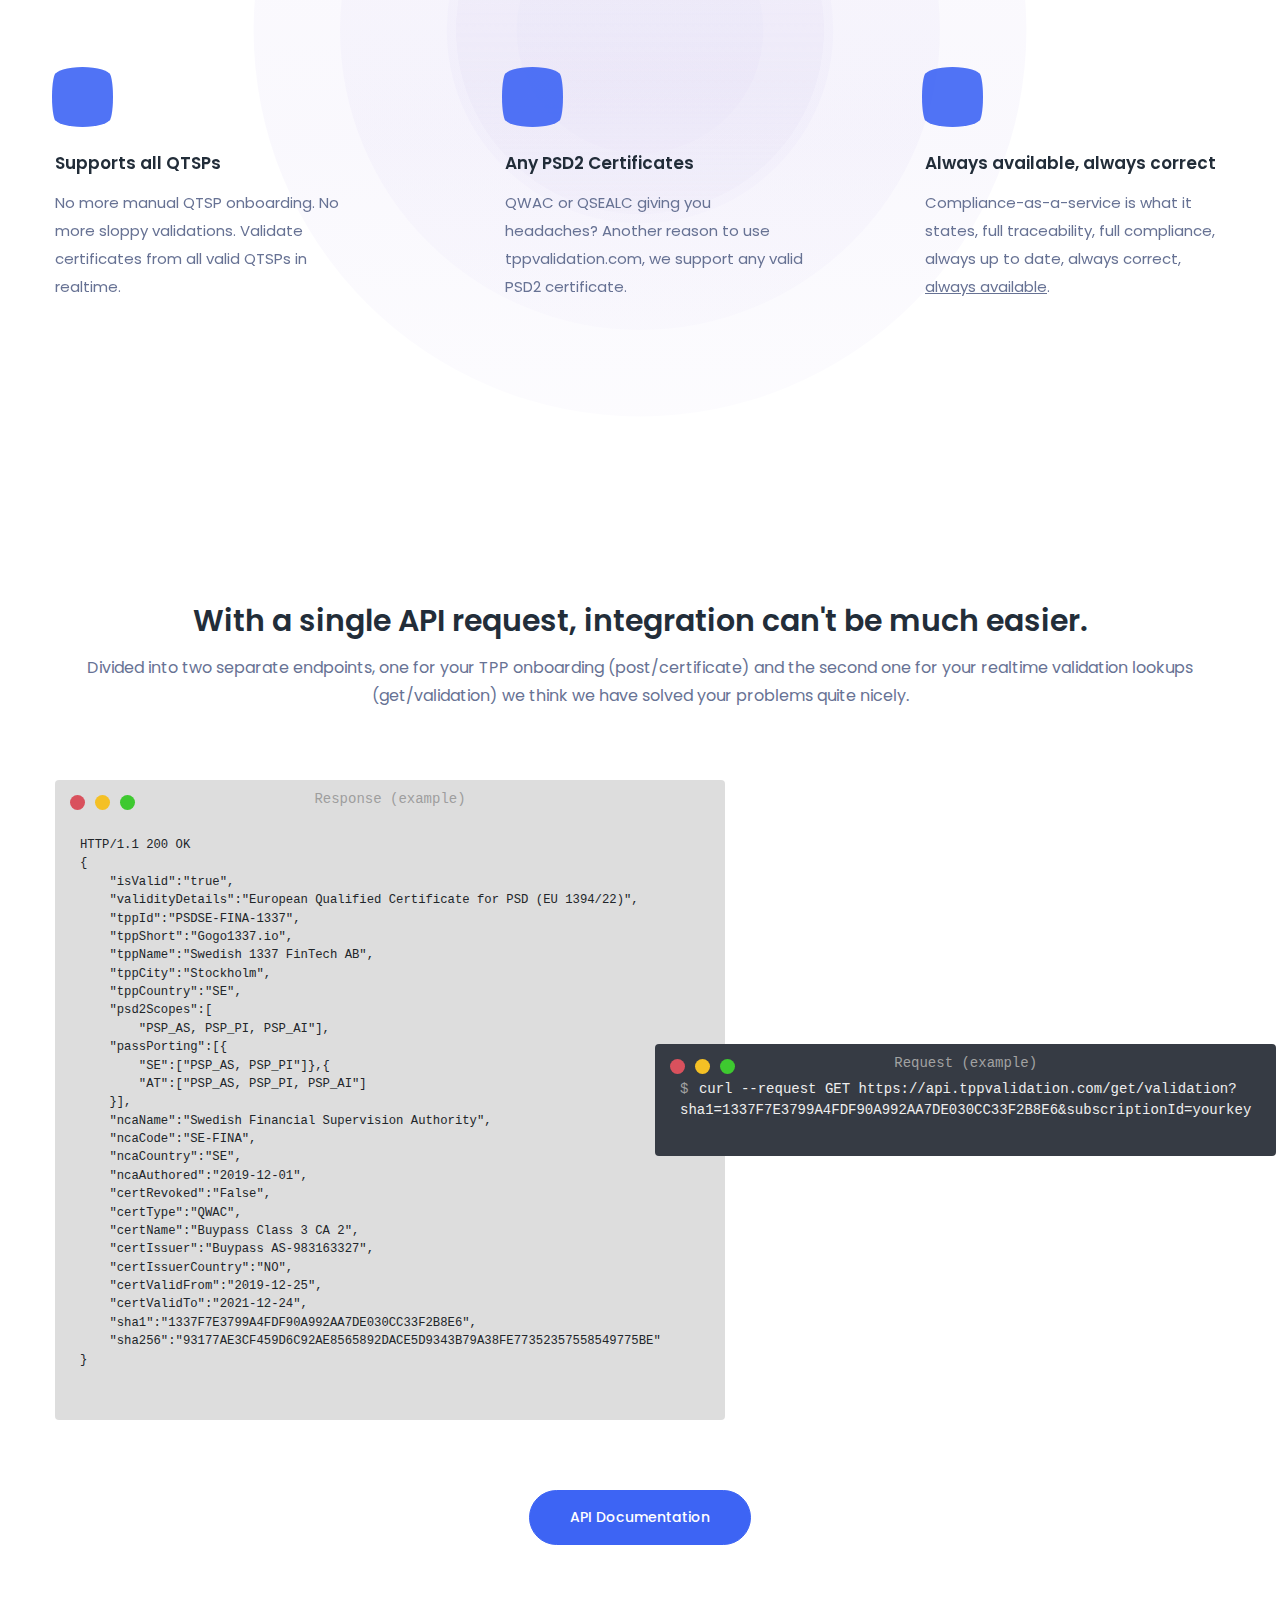
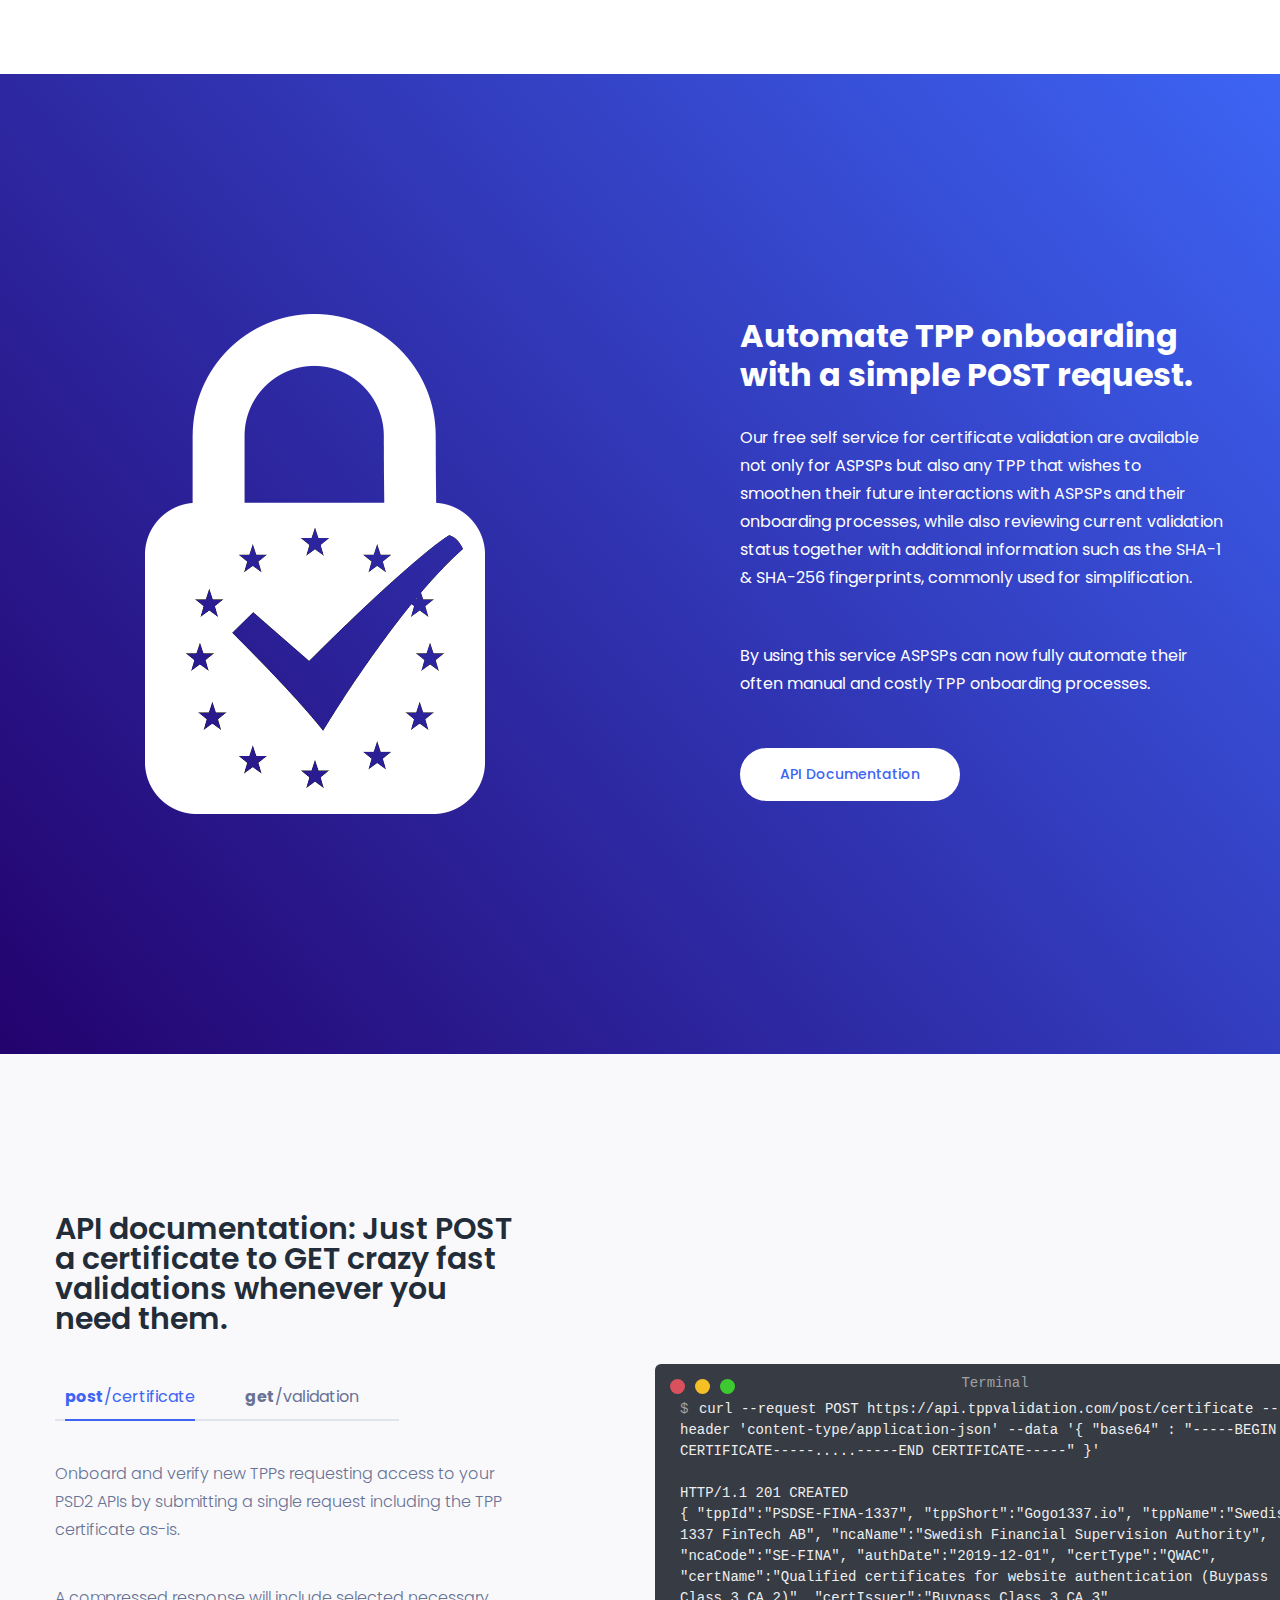
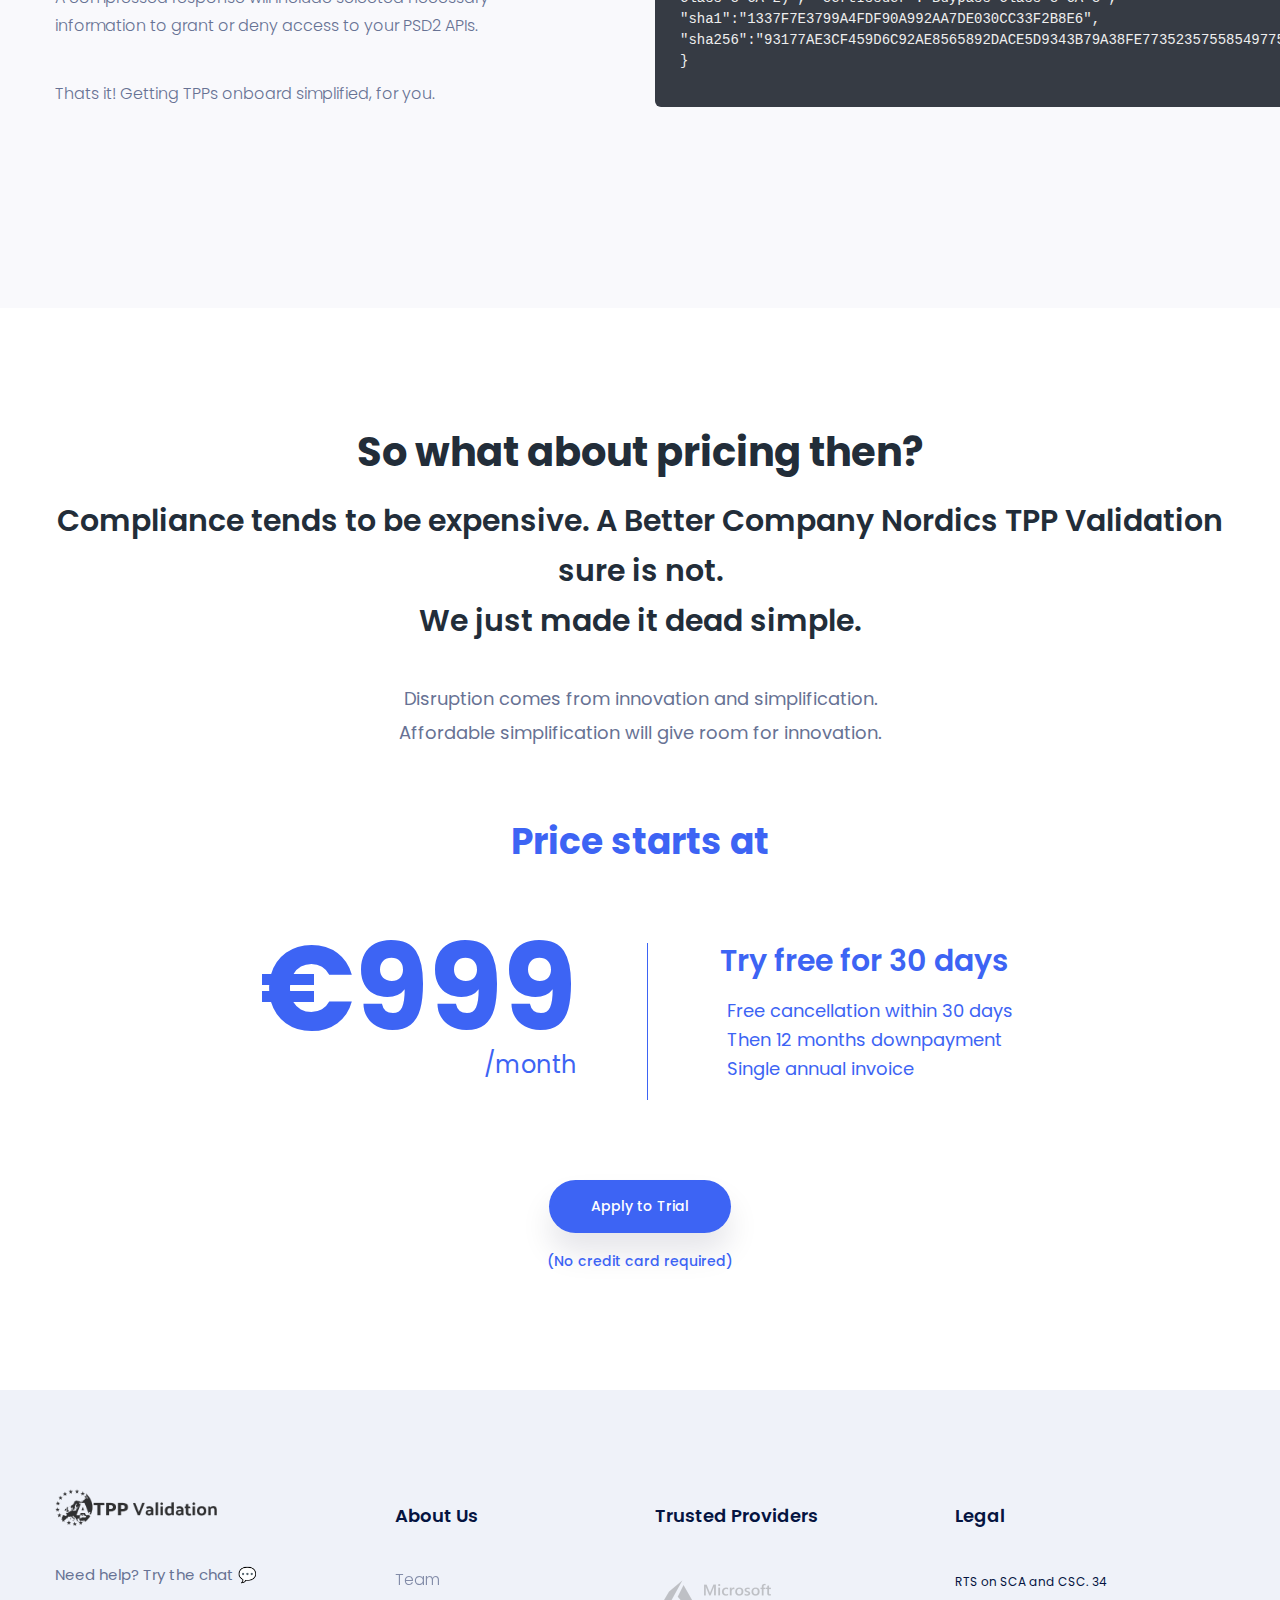
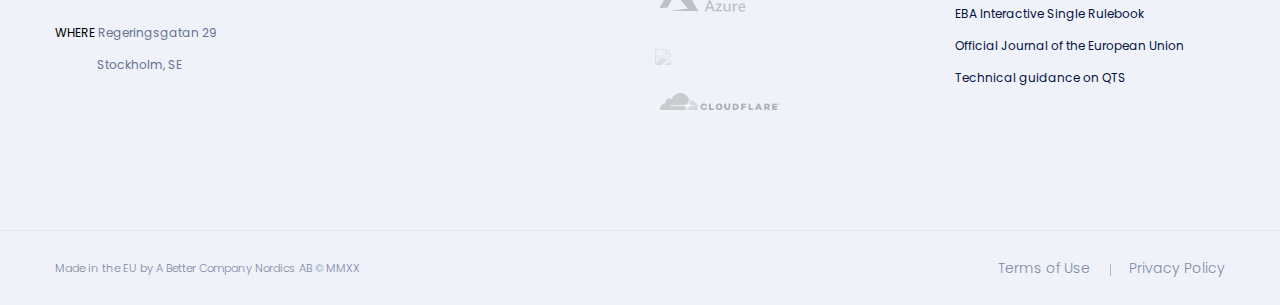
==== commit 6c078a1a: "1" ====
--- a/index.html
+++ b/index.html
@@ -667,9 +667,6 @@
                                 <a href="/" class="f-logo"><img src="img/logo-4.png" srcset="img/logo-4-2x.png 2x"
                                         alt="logo" style="margin-bottom: 35px"></a>
                                 <ul class="list-unstyled f_list">
-                                    <li><a href="#" class="f_400">contact@waybetter.com</a>
-                                    </li>
-                                    <p></p>
                                     <li>Need help? Try the chat
                                         💬
                                     </li>
